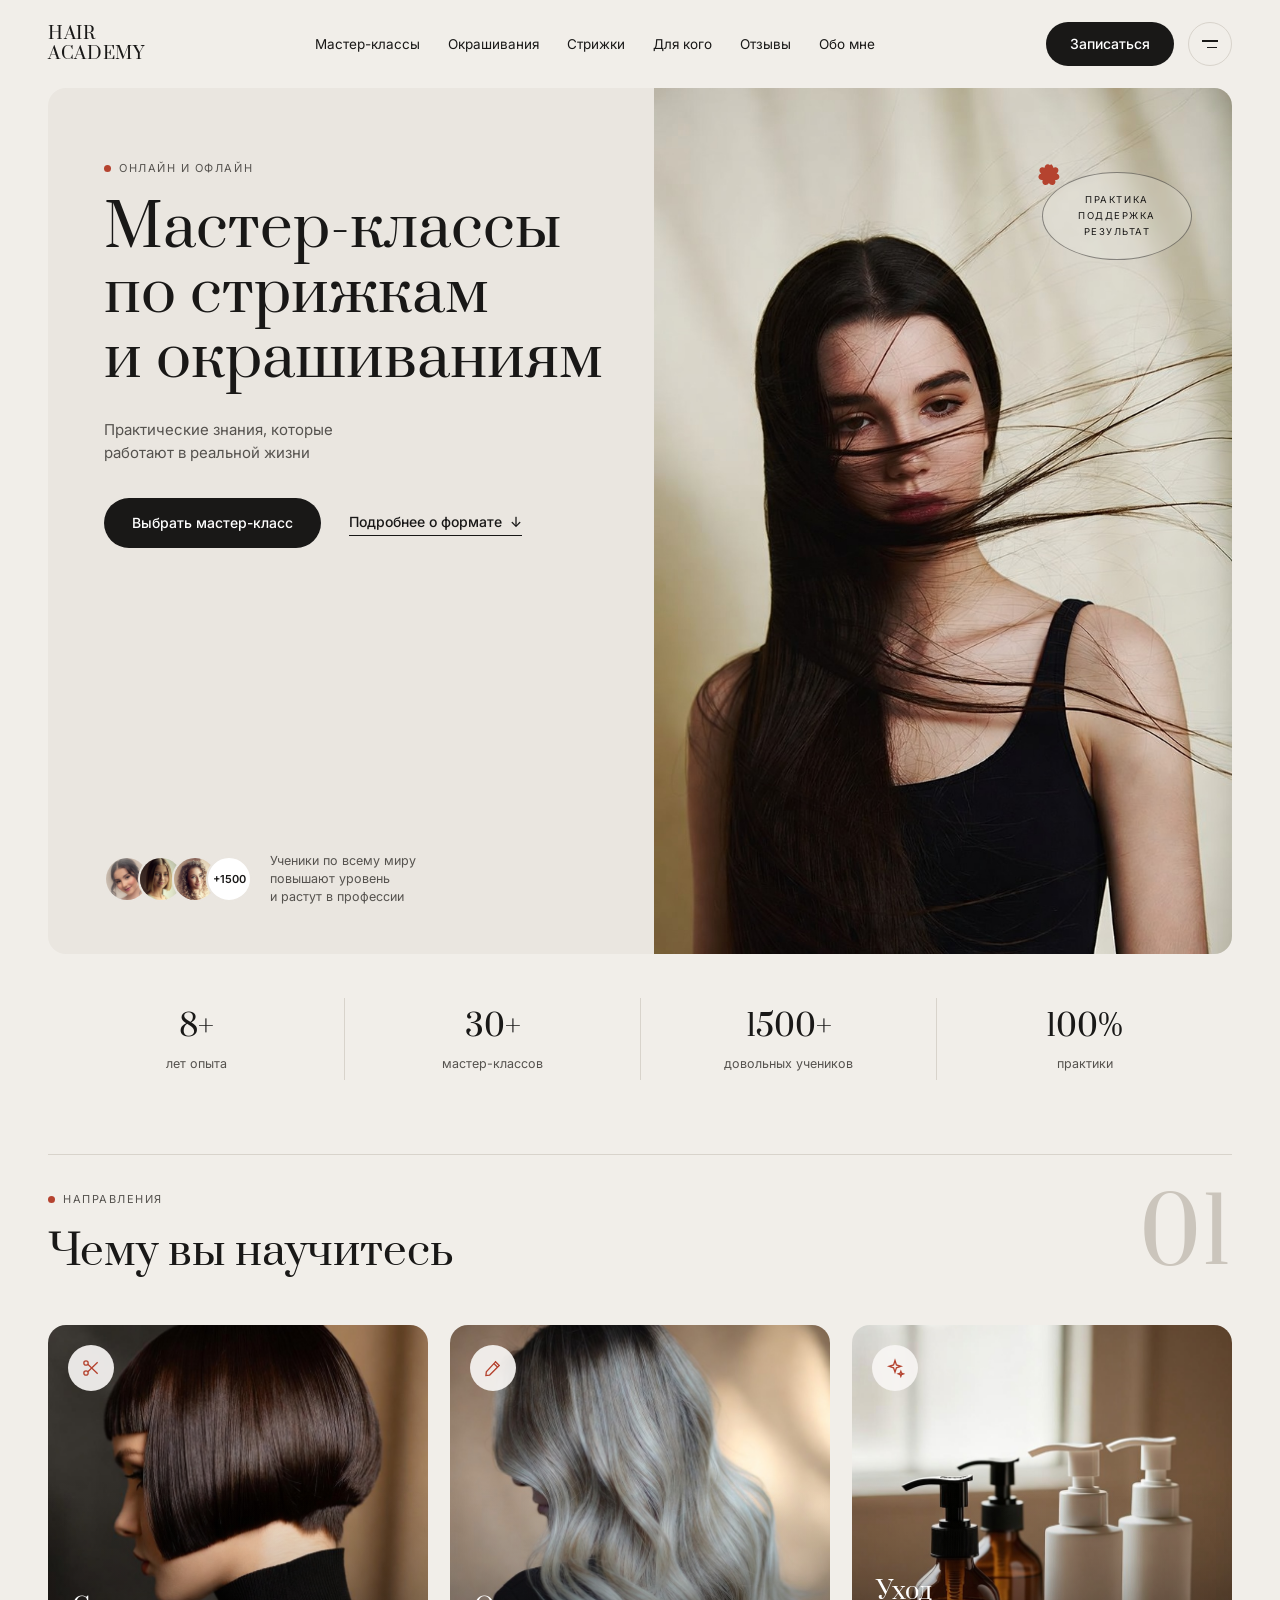
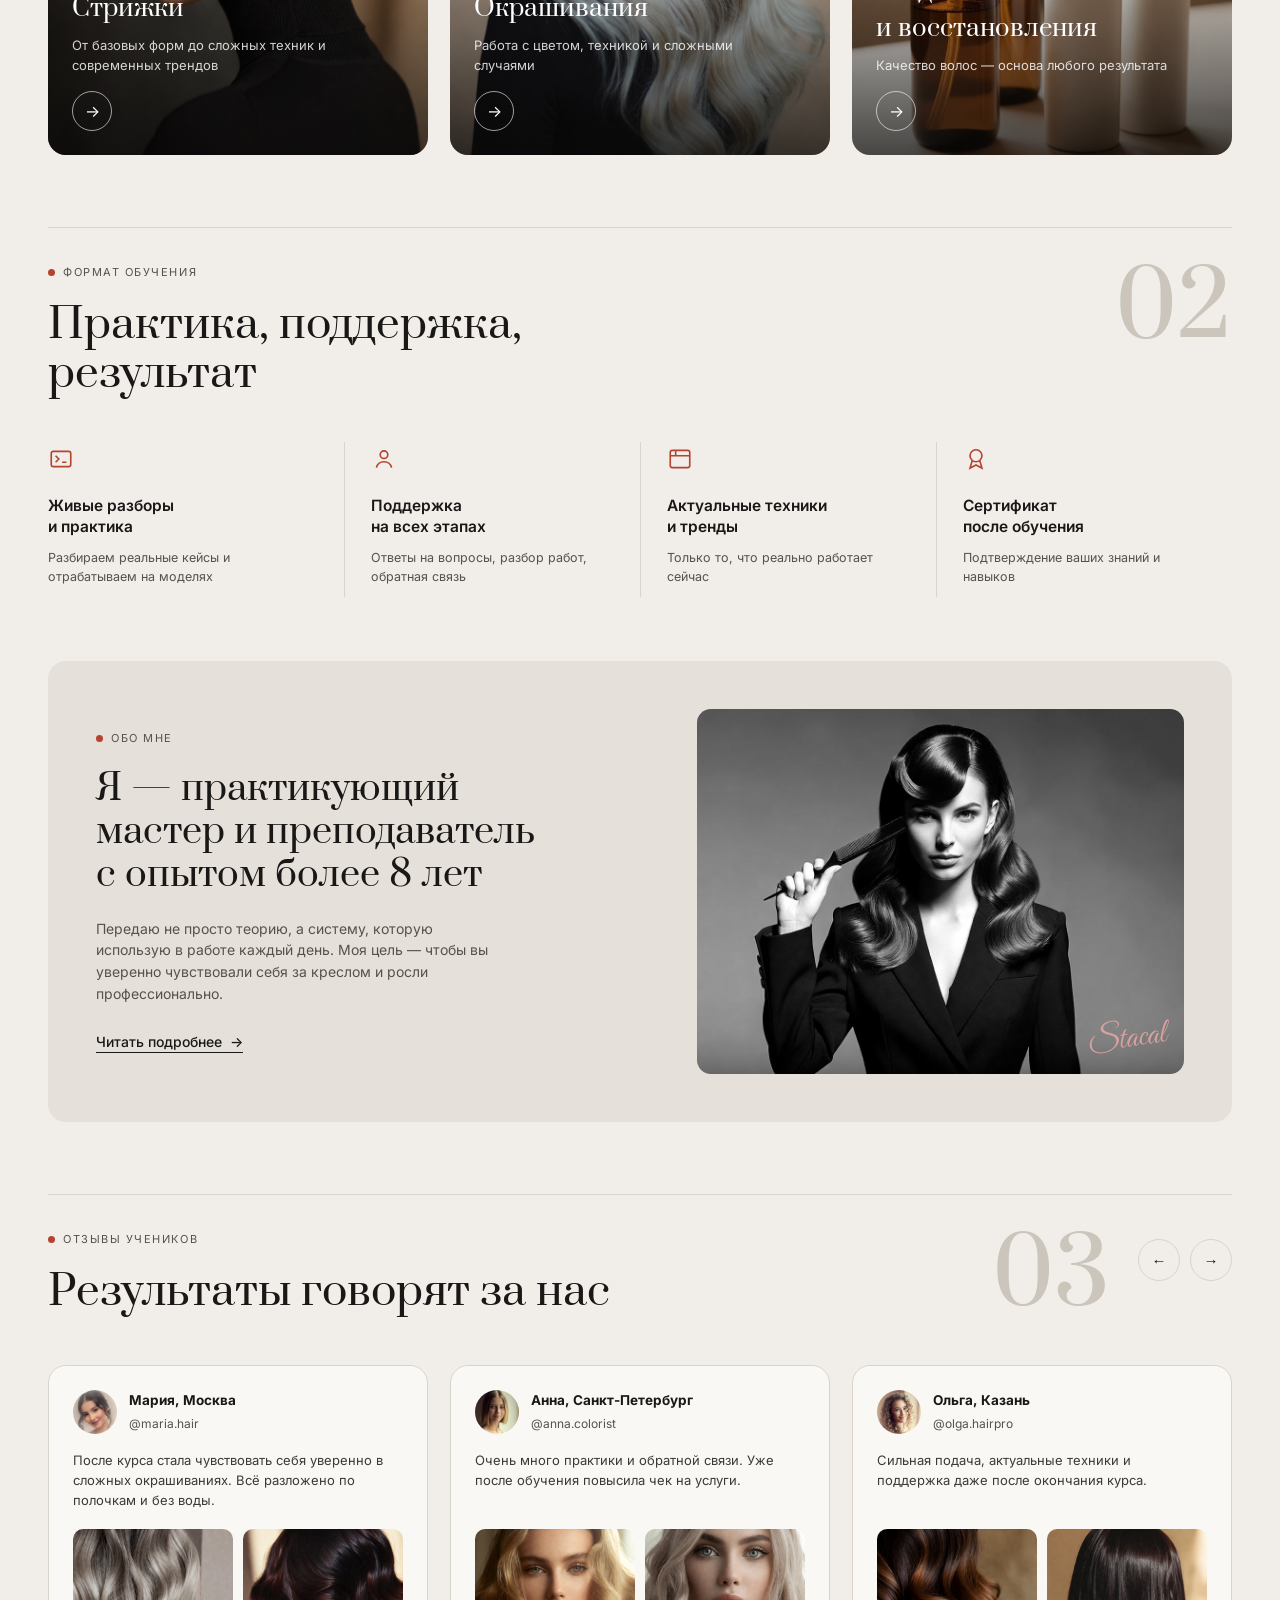
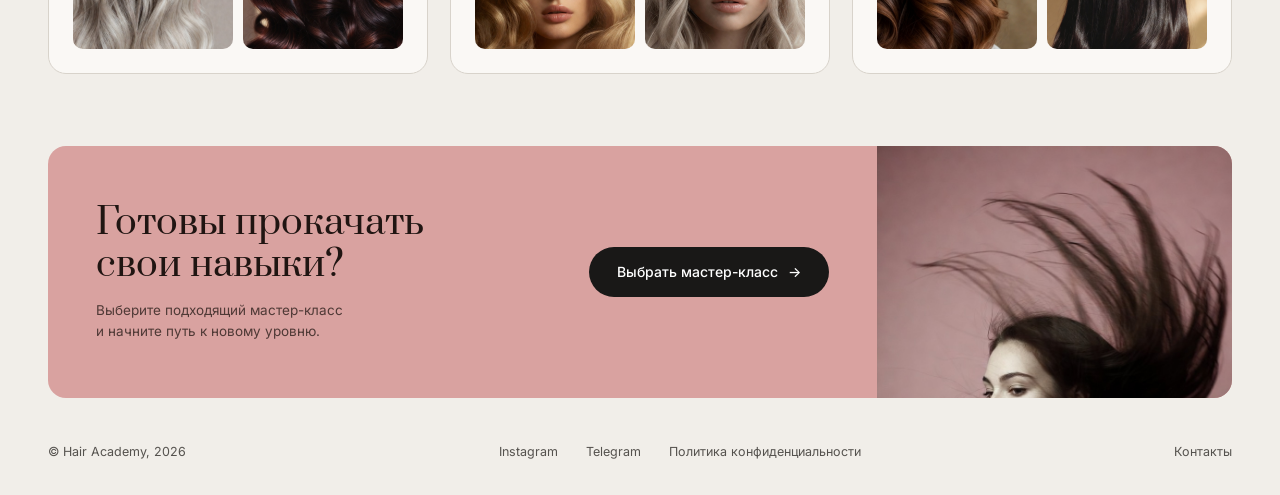
==== index.html @ 3bae916f "Сайт Hair Academy / Hair Masterclass — две страницы по макетам Две адаптивные страницы (index.html —" ====
<!DOCTYPE html>
<html lang="ru">
<head>
<meta charset="UTF-8">
<meta name="viewport" content="width=device-width, initial-scale=1.0">
<title>Hair Academy — мастер-классы по стрижкам и окрашиваниям</title>
<link rel="preconnect" href="https://fonts.googleapis.com">
<link rel="preconnect" href="https://fonts.gstatic.com" crossorigin>
<link href="https://fonts.googleapis.com/css2?family=Prata&family=Inter:wght@400;500;600&family=Great+Vibes&display=swap" rel="stylesheet">
<link rel="stylesheet" href="css/academy.css">
</head>
<body>

<header class="header container">
  <a class="logo" href="index.html">HAIR<br>ACADEMY</a>
  <nav class="nav">
    <a href="#directions">Мастер-классы</a>
    <a href="#directions">Окрашивания</a>
    <a href="#directions">Стрижки</a>
    <a href="#format">Для кого</a>
    <a href="#reviews">Отзывы</a>
    <a href="#about">Обо мне</a>
  </nav>
  <div class="header-right">
    <a class="btn btn-dark" href="#cta">Записаться</a>
    <button class="burger" aria-label="Меню"><span></span><span></span></button>
  </div>
</header>

<!-- ============================== HERO ============================== -->
<section class="hero container">
  <div class="hero-inner">
    <div class="hero-text">
      <p class="label"><span class="dot"></span>ОНЛАЙН И ОФЛАЙН</p>
      <h1>Мастер-классы<br>по&nbsp;стрижкам<br>и&nbsp;окрашиваниям</h1>
      <p class="hero-sub">Практические знания, которые<br>работают в реальной жизни</p>
      <div class="hero-actions">
        <a class="btn btn-dark" href="#directions">Выбрать мастер-класс</a>
        <a class="link-more" href="#format">Подробнее о формате <span class="arr">&darr;</span></a>
      </div>
      <div class="hero-students">
        <div class="avatars">
          <img src="img/academy/avatar-1.png" alt="Ученица">
          <img src="img/academy/avatar-2.png" alt="Ученица">
          <img src="img/academy/avatar-3.png" alt="Ученица">
          <span class="avatar-more">+1500</span>
        </div>
        <p>Ученики по всему миру<br>повышают уровень<br>и растут в профессии</p>
      </div>
    </div>
    <div class="hero-photo">
      <img src="img/academy/hero.png" alt="Модель с длинными волосами">
    </div>
    <div class="hero-badge">
      <svg viewBox="0 0 24 24" class="badge-flower"><path fill="currentColor" d="M12 2c1.7 0 3 1.6 3 3.4 1.5-1 3.6-.7 4.4.8.9 1.5.2 3.4-1.3 4.3 1.7.4 2.9 2.1 2.5 3.8-.4 1.7-2.2 2.7-3.9 2.2.8 1.6.2 3.6-1.4 4.4-1.6.8-3.5 0-4.3-1.5-.8 1.5-2.7 2.3-4.3 1.5-1.6-.8-2.2-2.8-1.4-4.4-1.7.5-3.5-.5-3.9-2.2-.4-1.7.8-3.4 2.5-3.8C2.4 9.6 1.7 7.7 2.6 6.2c.8-1.5 2.9-1.8 4.4-.8C7 3.6 8.3 2 10 2c.8 0 1.5.4 2 1 .5-.6 1.2-1 2-1z"/></svg>
      <span>ПРАКТИКА<br>ПОДДЕРЖКА<br>РЕЗУЛЬТАТ</span>
    </div>
  </div>
</section>

<!-- ============================== STATS ============================= -->
<section class="stats container">
  <div class="stat"><b>8+</b><span>лет опыта</span></div>
  <div class="stat"><b>30+</b><span>мастер-классов</span></div>
  <div class="stat"><b>1500+</b><span>довольных учеников</span></div>
  <div class="stat"><b>100%</b><span>практики</span></div>
</section>

<!-- =========================== DIRECTIONS =========================== -->
<section class="directions container" id="directions">
  <div class="section-head">
    <div>
      <p class="label"><span class="dot"></span>НАПРАВЛЕНИЯ</p>
      <h2>Чему вы научитесь</h2>
    </div>
    <span class="section-num">01</span>
  </div>
  <div class="dir-grid">
    <article class="dir-card">
      <img src="img/academy/dir-cuts.png" alt="Стрижки">
      <span class="dir-icon">
        <svg viewBox="0 0 24 24" fill="none" stroke="currentColor" stroke-width="1.6"><circle cx="6" cy="6" r="2.6"/><circle cx="6" cy="18" r="2.6"/><path d="M8.2 7.6 20 19M8.2 16.4 20 5"/></svg>
      </span>
      <div class="dir-info">
        <h3>Стрижки</h3>
        <p>От базовых форм до сложных техник и современных трендов</p>
        <a class="round-arr" href="#cta" aria-label="Подробнее"><span>&rarr;</span></a>
      </div>
    </article>
    <article class="dir-card">
      <img src="img/academy/dir-color.png" alt="Окрашивания">
      <span class="dir-icon">
        <svg viewBox="0 0 24 24" fill="none" stroke="currentColor" stroke-width="1.6"><path d="M15 4.5 19.5 9 8 20.5 3.5 21l.5-4.5L15.5 4z"/><path d="M13 6.5 17.5 11"/></svg>
      </span>
      <div class="dir-info">
        <h3>Окрашивания</h3>
        <p>Работа с цветом, техникой и сложными случаями</p>
        <a class="round-arr" href="#cta" aria-label="Подробнее"><span>&rarr;</span></a>
      </div>
    </article>
    <article class="dir-card">
      <img src="img/academy/dir-care.png" alt="Уход и восстановления">
      <span class="dir-icon">
        <svg viewBox="0 0 24 24" fill="none" stroke="currentColor" stroke-width="1.6"><path d="M12 3l1.7 5.3L19 10l-5.3 1.7L12 17l-1.7-5.3L5 10l5.3-1.7z"/><path d="M19 16l.8 2.2L22 19l-2.2.8L19 22l-.8-2.2L16 19l2.2-.8z"/></svg>
      </span>
      <div class="dir-info">
        <h3>Уход<br>и восстановления</h3>
        <p>Качество волос — основа любого результата</p>
        <a class="round-arr" href="#cta" aria-label="Подробнее"><span>&rarr;</span></a>
      </div>
    </article>
  </div>
</section>

<!-- ============================= FORMAT ============================= -->
<section class="format container" id="format">
  <div class="section-head">
    <div>
      <p class="label"><span class="dot"></span>ФОРМАТ ОБУЧЕНИЯ</p>
      <h2>Практика, поддержка,<br>результат</h2>
    </div>
    <span class="section-num">02</span>
  </div>
  <div class="format-grid">
    <div class="format-item">
      <svg viewBox="0 0 24 24" fill="none" stroke="currentColor" stroke-width="1.5"><rect x="3" y="5" width="18" height="14" rx="2"/><path d="m7 9 3 3-3 3M13 15h4"/></svg>
      <h4>Живые разборы<br>и практика</h4>
      <p>Разбираем реальные кейсы и отрабатываем на моделях</p>
    </div>
    <div class="format-item">
      <svg viewBox="0 0 24 24" fill="none" stroke="currentColor" stroke-width="1.5"><circle cx="12" cy="8" r="3.5"/><path d="M5 20c.8-3.4 3.6-5.5 7-5.5s6.2 2.1 7 5.5"/></svg>
      <h4>Поддержка<br>на всех этапах</h4>
      <p>Ответы на вопросы, разбор работ, обратная связь</p>
    </div>
    <div class="format-item">
      <svg viewBox="0 0 24 24" fill="none" stroke="currentColor" stroke-width="1.5"><rect x="3" y="4" width="18" height="16" rx="2"/><path d="M3 9h18M8 4v5"/></svg>
      <h4>Актуальные техники<br>и тренды</h4>
      <p>Только то, что реально работает сейчас</p>
    </div>
    <div class="format-item">
      <svg viewBox="0 0 24 24" fill="none" stroke="currentColor" stroke-width="1.5"><circle cx="12" cy="9" r="5.5"/><path d="m8.5 13.5-2 7 5.5-3 5.5 3-2-7"/></svg>
      <h4>Сертификат<br>после обучения</h4>
      <p>Подтверждение ваших знаний и навыков</p>
    </div>
  </div>
</section>

<!-- ============================== ABOUT ============================= -->
<section class="container" id="about">
  <div class="about-card">
    <div class="about-text">
      <p class="label"><span class="dot"></span>ОБО МНЕ</p>
      <h2>Я — практикующий<br>мастер и преподаватель<br>с опытом более 8 лет</h2>
      <p class="about-desc">Передаю не просто теорию, а систему, которую использую в работе каждый день. Моя цель — чтобы вы уверенно чувствовали себя за креслом и росли профессионально.</p>
      <a class="link-more" href="#reviews">Читать подробнее <span class="arr">&rarr;</span></a>
    </div>
    <div class="about-photo">
      <img src="img/academy/about.png" alt="Преподаватель Hair Academy">
      <span class="signature">Stacal</span>
    </div>
  </div>
</section>

<!-- ============================= REVIEWS ============================ -->
<section class="reviews container" id="reviews">
  <div class="section-head">
    <div>
      <p class="label"><span class="dot"></span>ОТЗЫВЫ УЧЕНИКОВ</p>
      <h2>Результаты говорят за нас</h2>
    </div>
    <div class="head-right">
      <span class="section-num">03</span>
      <div class="slider-arrows">
        <button class="round-btn" data-slide="prev" aria-label="Назад">&larr;</button>
        <button class="round-btn" data-slide="next" aria-label="Вперёд">&rarr;</button>
      </div>
    </div>
  </div>
  <div class="reviews-track" id="reviews-track">
    <article class="review-card">
      <div class="review-head">
        <img src="img/academy/avatar-1.png" alt="Мария">
        <div><b>Мария, Москва</b><span>@maria.hair</span></div>
      </div>
      <p>После курса стала чувствовать себя уверенно в сложных окрашиваниях. Всё разложено по полочкам и без воды.</p>
      <div class="review-photos">
        <img src="img/academy/result-1.png" alt="Работа ученицы">
        <img src="img/academy/result-2.png" alt="Работа ученицы">
      </div>
    </article>
    <article class="review-card">
      <div class="review-head">
        <img src="img/academy/avatar-2.png" alt="Анна">
        <div><b>Анна, Санкт-Петербург</b><span>@anna.colorist</span></div>
      </div>
      <p>Очень много практики и обратной связи. Уже после обучения повысила чек на услуги.</p>
      <div class="review-photos">
        <img src="img/academy/result-3.png" alt="Работа ученицы">
        <img src="img/academy/result-4.png" alt="Работа ученицы">
      </div>
    </article>
    <article class="review-card">
      <div class="review-head">
        <img src="img/academy/avatar-3.png" alt="Ольга">
        <div><b>Ольга, Казань</b><span>@olga.hairpro</span></div>
      </div>
      <p>Сильная подача, актуальные техники и поддержка даже после окончания курса.</p>
      <div class="review-photos">
        <img src="img/academy/result-5.png" alt="Работа ученицы">
        <img src="img/academy/result-6.png" alt="Работа ученицы">
      </div>
    </article>
  </div>
</section>

<!-- =============================== CTA ============================== -->
<section class="container" id="cta">
  <div class="cta-banner">
    <div class="cta-text">
      <h2>Готовы прокачать<br>свои навыки?</h2>
      <p>Выберите подходящий мастер-класс<br>и начните путь к новому уровню.</p>
    </div>
    <a class="btn btn-dark" href="masterclass.html">Выбрать мастер-класс <span class="arr">&rarr;</span></a>
    <div class="cta-photo"><img src="img/academy/cta.png" alt="Модель"></div>
  </div>
</section>

<!-- ============================= FOOTER ============================= -->
<footer class="footer container">
  <span>&copy; Hair Academy, 2026</span>
  <div class="footer-links">
    <a href="#">Instagram</a>
    <a href="#">Telegram</a>
    <a href="#">Политика конфиденциальности</a>
  </div>
  <a href="#">Контакты</a>
</footer>

<script src="js/main.js"></script>
</body>
</html>
---- css/academy.css ----
/* ============ Hair Academy — тёплая бежевая гамма (макет 1) ============ */
:root {
  --bg: #f1eee9;
  --bg-hero: #eae6e0;
  --bg-card: #e5e0d9;
  --ink: #191817;
  --ink-soft: #55524e;
  --accent: #b5432f;
  --pink: #d9a2a0;
  --line: #d8d3cb;
  --radius: 18px;
}

* { margin: 0; padding: 0; box-sizing: border-box; }

body {
  font-family: "Inter", sans-serif;
  background: var(--bg);
  color: var(--ink);
  font-size: 15px;
  line-height: 1.55;
}

img { display: block; max-width: 100%; }
a { color: inherit; text-decoration: none; }

h1, h2, h3 { font-family: "Prata", serif; font-weight: 400; }

.container { max-width: 1240px; margin: 0 auto; padding: 0 28px; }

/* ------------------------------- Кнопки ------------------------------- */
.btn {
  display: inline-flex;
  align-items: center;
  gap: 10px;
  padding: 14px 28px;
  border-radius: 999px;
  font-size: 14px;
  font-weight: 500;
  white-space: nowrap;
  transition: opacity .2s;
}
.btn:hover { opacity: .85; }
.btn-dark { background: var(--ink); color: #fff; }

.link-more { font-size: 14px; font-weight: 500; border-bottom: 1px solid currentColor; padding-bottom: 2px; }
.link-more .arr { border: none; margin-left: 4px; }

.label {
  display: flex;
  align-items: center;
  gap: 8px;
  font-size: 11px;
  letter-spacing: .14em;
  text-transform: uppercase;
  color: var(--ink-soft);
  margin-bottom: 20px;
}
.dot { width: 7px; height: 7px; border-radius: 50%; background: var(--accent); flex: none; }

/* ------------------------------- Шапка -------------------------------- */
.header {
  display: flex;
  align-items: center;
  justify-content: space-between;
  gap: 24px;
  padding-top: 22px;
  padding-bottom: 22px;
}
.logo { font-family: "Prata", serif; font-size: 17px; line-height: 1.15; letter-spacing: .04em; }
.nav { display: flex; gap: 28px; font-size: 13.5px; }
.nav a:hover { color: var(--accent); }
.header-right { display: flex; align-items: center; gap: 14px; }
.header-right .btn { padding: 11px 24px; }
.burger {
  width: 44px; height: 44px;
  border: 1px solid var(--line);
  border-radius: 50%;
  background: none;
  cursor: pointer;
  display: flex; flex-direction: column; align-items: center; justify-content: center; gap: 5px;
}
.burger span { width: 16px; height: 1.5px; background: var(--ink); display: block; }
.burger span:last-child { width: 10px; align-self: flex-end; margin-right: 14px; }

/* -------------------------------- Hero -------------------------------- */
.hero-inner {
  position: relative;
  background: var(--bg-hero);
  border-radius: var(--radius);
  display: grid;
  grid-template-columns: 1.05fr 1fr;
  overflow: hidden;
  min-height: 620px;
}
.hero-text { padding: 72px 20px 48px 56px; display: flex; flex-direction: column; }
.hero-text h1 { font-size: clamp(38px, 4.6vw, 58px); line-height: 1.12; }
.hero-sub { margin-top: 26px; color: var(--ink-soft); font-size: 15px; }
.hero-actions { display: flex; align-items: center; gap: 28px; margin-top: 34px; }
.hero-students { display: flex; align-items: center; gap: 18px; margin-top: auto; padding-top: 56px; }
.hero-students p { font-size: 12.5px; color: var(--ink-soft); line-height: 1.45; }
.avatars { display: flex; align-items: center; }
.avatars img, .avatar-more {
  width: 46px; height: 46px;
  border-radius: 50%;
  object-fit: cover;
  border: 2px solid var(--bg-hero);
  margin-left: -12px;
}
.avatars img:first-child { margin-left: 0; }
.avatar-more {
  display: inline-flex; align-items: center; justify-content: center;
  background: #fff; font-size: 11px; font-weight: 600;
}
.hero-photo { position: relative; }
.hero-photo img { width: 100%; height: 100%; object-fit: cover; object-position: top; }
.hero-badge {
  position: absolute;
  top: 84px; right: 40px;
  width: 150px; height: 88px;
  border: 1px solid rgba(25,24,23,.45);
  border-radius: 50%;
  display: flex; align-items: center; justify-content: center;
  font-size: 9.5px; letter-spacing: .16em; text-align: center; line-height: 1.7;
  color: var(--ink);
  background: rgba(240,237,232,.25);
  backdrop-filter: blur(2px);
}
.badge-flower {
  position: absolute; top: -11px; left: -6px;
  width: 26px; height: 26px; color: var(--accent);
}

/* ------------------------------ Статистика ---------------------------- */
.stats {
  display: grid;
  grid-template-columns: repeat(4, 1fr);
  padding-top: 44px;
  padding-bottom: 44px;
}
.stat { text-align: center; padding: 6px 12px; border-left: 1px solid var(--line); }
.stat:first-child { border-left: none; }
.stat b { font-family: "Prata", serif; font-weight: 400; font-size: 30px; display: block; }
.stat span { font-size: 12.5px; color: var(--ink-soft); }

/* -------------------------- Заголовки секций -------------------------- */
.section-head {
  display: flex;
  align-items: flex-start;
  justify-content: space-between;
  gap: 24px;
  border-top: 1px solid var(--line);
  padding-top: 36px;
  margin-bottom: 44px;
}
.section-head h2 { font-size: clamp(30px, 3.4vw, 42px); line-height: 1.15; }
.section-num {
  font-family: "Prata", serif;
  font-size: clamp(60px, 7vw, 96px);
  line-height: 1;
  color: #cbc5bc;
}
.head-right { display: flex; align-items: flex-start; gap: 28px; }

/* ------------------------------ Направления --------------------------- */
.directions { padding-top: 30px; }
.dir-grid { display: grid; grid-template-columns: repeat(3, 1fr); gap: 22px; }
.dir-card {
  position: relative;
  border-radius: var(--radius);
  overflow: hidden;
  aspect-ratio: 3 / 3.4;
  color: #fff;
}
.dir-card > img { position: absolute; inset: 0; width: 100%; height: 100%; object-fit: cover; }
.dir-card::after {
  content: "";
  position: absolute; inset: 0;
  background: linear-gradient(to top, rgba(10,9,8,.72) 0%, rgba(10,9,8,.15) 45%, transparent 65%);
}
.dir-icon {
  position: absolute; top: 20px; left: 20px; z-index: 2;
  width: 46px; height: 46px; border-radius: 50%;
  background: rgba(248,246,243,.92);
  color: var(--accent);
  display: flex; align-items: center; justify-content: center;
}
.dir-icon svg { width: 20px; height: 20px; }
.dir-info { position: absolute; left: 24px; right: 24px; bottom: 24px; z-index: 2; }
.dir-info h3 { font-size: 24px; margin-bottom: 8px; }
.dir-info p { font-size: 13px; color: rgba(255,255,255,.82); max-width: 90%; }
.round-arr {
  margin-top: 16px;
  width: 40px; height: 40px;
  border: 1px solid rgba(255,255,255,.6);
  border-radius: 50%;
  display: flex; align-items: center; justify-content: center;
  font-size: 16px;
  transition: background .2s;
}
.round-arr:hover { background: rgba(255,255,255,.18); }

/* -------------------------------- Формат ------------------------------ */
.format { padding-top: 72px; }
.format-grid { display: grid; grid-template-columns: repeat(4, 1fr); }
.format-item { padding: 4px 26px 10px 26px; border-left: 1px solid var(--line); }
.format-item:first-child { border-left: none; padding-left: 0; }
.format-item svg { width: 26px; height: 26px; color: var(--accent); margin-bottom: 18px; }
.format-item h4 { font-size: 15.5px; font-weight: 600; line-height: 1.35; margin-bottom: 10px; }
.format-item p { font-size: 12.5px; color: var(--ink-soft); }

/* -------------------------------- Обо мне ----------------------------- */
#about { padding-top: 64px; }
.about-card {
  background: var(--bg-card);
  border-radius: var(--radius);
  display: grid;
  grid-template-columns: 1.15fr 1fr;
  gap: 40px;
  padding: 48px 48px;
  align-items: center;
}
.about-text h2 { font-size: clamp(26px, 2.8vw, 36px); line-height: 1.2; }
.about-desc { margin: 22px 0 26px; color: var(--ink-soft); font-size: 14px; max-width: 46ch; }
.about-photo { position: relative; border-radius: 14px; overflow: hidden; }
.about-photo img { width: 100%; aspect-ratio: 4 / 3; object-fit: cover; filter: grayscale(1); }
.signature {
  position: absolute; right: 18px; bottom: 8px;
  font-family: "Great Vibes", cursive;
  font-size: 34px;
  color: #d9a2a0;
  transform: rotate(-8deg);
}

/* -------------------------------- Отзывы ------------------------------ */
.reviews { padding-top: 72px; }
.slider-arrows { display: flex; gap: 10px; margin-top: 8px; }
.round-btn {
  width: 42px; height: 42px;
  border-radius: 50%;
  border: 1px solid var(--line);
  background: none;
  font-size: 15px;
  color: var(--ink);
  cursor: pointer;
  transition: background .2s;
}
.round-btn:hover { background: #fff; }
.reviews-track {
  display: grid;
  grid-auto-flow: column;
  grid-auto-columns: calc((100% - 44px) / 3);
  gap: 22px;
  overflow-x: auto;
  scroll-snap-type: x mandatory;
  scrollbar-width: none;
}
.reviews-track::-webkit-scrollbar { display: none; }
.review-card {
  background: #faf8f5;
  border: 1px solid var(--line);
  border-radius: var(--radius);
  padding: 24px;
  scroll-snap-align: start;
  display: flex;
  flex-direction: column;
}
.review-head { display: flex; align-items: center; gap: 12px; margin-bottom: 16px; }
.review-head img { width: 44px; height: 44px; border-radius: 50%; object-fit: cover; }
.review-head b { display: block; font-size: 13.5px; }
.review-head span { font-size: 12px; color: var(--ink-soft); }
.review-card > p { font-size: 13px; color: #3c3936; flex: 1; }
.review-photos { display: grid; grid-template-columns: 1fr 1fr; gap: 10px; margin-top: 18px; }
.review-photos img { width: 100%; aspect-ratio: 4 / 3; object-fit: cover; border-radius: 10px; }

/* --------------------------------- CTA -------------------------------- */
#cta { padding-top: 72px; }
.cta-banner {
  position: relative;
  background: var(--pink);
  border-radius: var(--radius);
  display: grid;
  grid-template-columns: 1.1fr auto;
  align-items: center;
  gap: 32px;
  padding: 56px 34% 56px 48px;
  overflow: hidden;
}
.cta-text h2 { font-size: clamp(26px, 2.8vw, 36px); line-height: 1.18; color: #201512; }
.cta-text p { margin-top: 14px; font-size: 13.5px; color: rgba(32,21,18,.75); }
.cta-photo { position: absolute; top: 0; right: 0; bottom: 0; width: 30%; }
.cta-photo img { width: 100%; height: 100%; object-fit: cover; object-position: top; }

/* -------------------------------- Подвал ------------------------------ */
.footer {
  display: flex;
  align-items: center;
  justify-content: space-between;
  gap: 24px;
  flex-wrap: wrap;
  padding-top: 44px;
  padding-bottom: 34px;
  font-size: 12.5px;
  color: var(--ink-soft);
}
.footer-links { display: flex; gap: 28px; }
.footer a:hover { color: var(--accent); }

/* ------------------------------ Адаптив ------------------------------- */
@media (max-width: 1000px) {
  .nav { display: none; }
  .hero-inner { grid-template-columns: 1fr; min-height: 0; }
  .hero-text { padding: 44px 28px; }
  .hero-photo img { max-height: 480px; }
  .hero-badge { top: auto; bottom: 24px; right: 24px; }
  .stats { grid-template-columns: repeat(2, 1fr); gap: 20px 0; }
  .stat:nth-child(3) { border-left: none; }
  .dir-grid, .format-grid { grid-template-columns: 1fr 1fr; gap: 22px; }
  .format-item { border-left: none; padding: 0; }
  .about-card { grid-template-columns: 1fr; padding: 32px; }
  .reviews-track { grid-auto-columns: 85%; }
  .cta-banner { grid-template-columns: 1fr; padding: 36px; }
  .cta-photo { display: none; }
}
@media (max-width: 620px) {
  .dir-grid, .format-grid { grid-template-columns: 1fr; }
  .header-right .btn { display: none; }
}
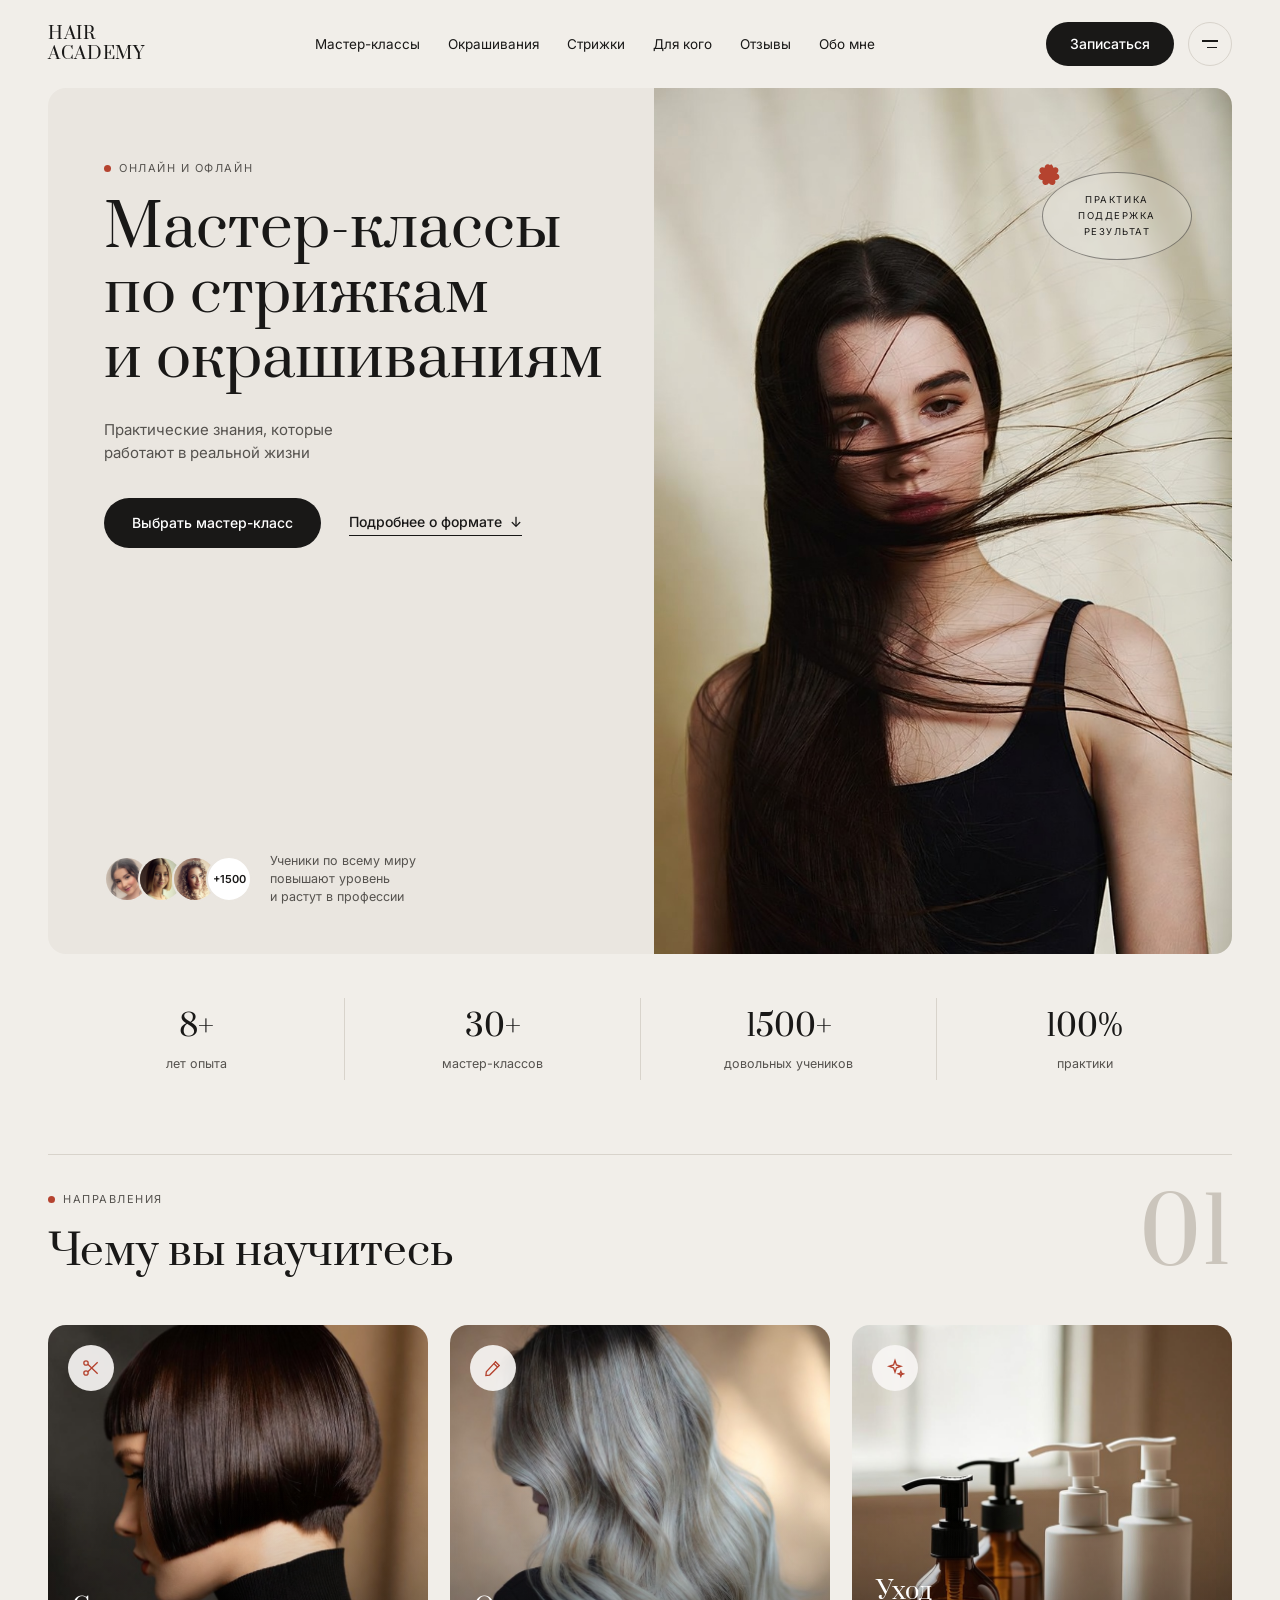
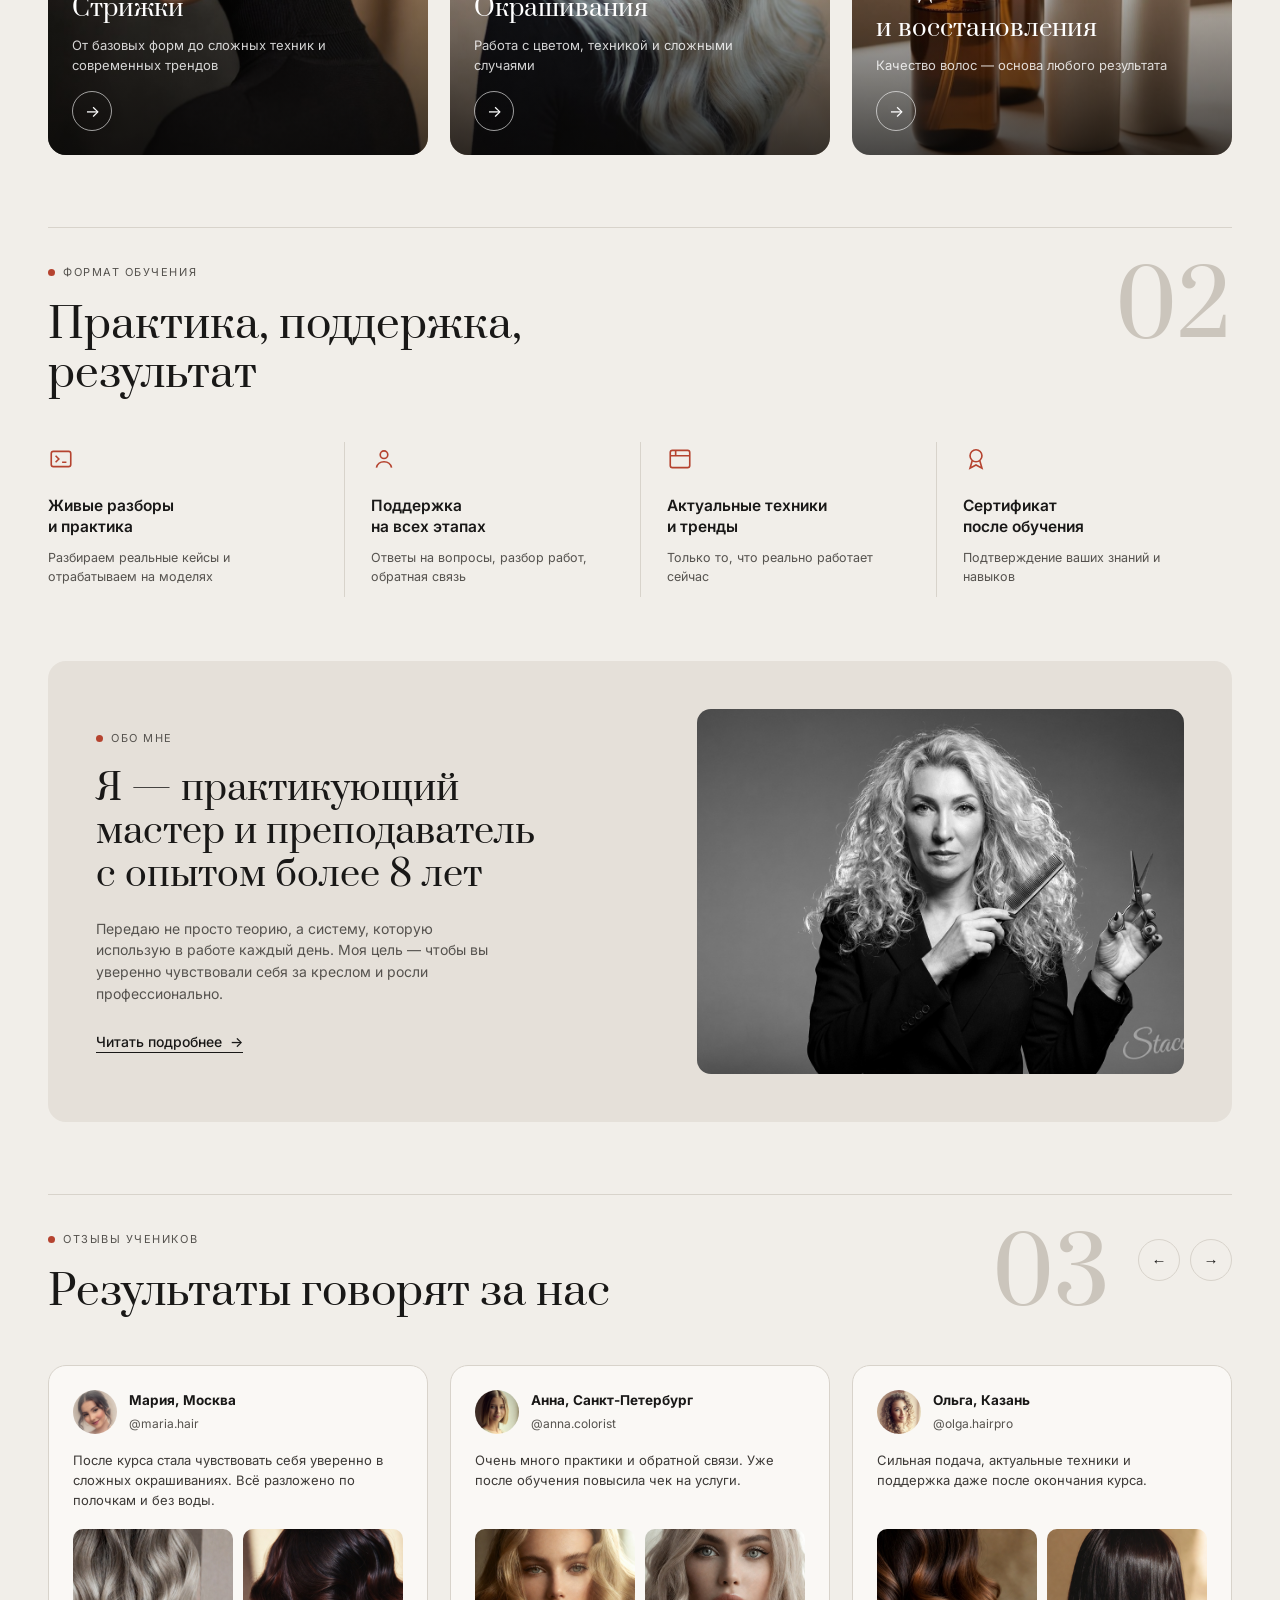
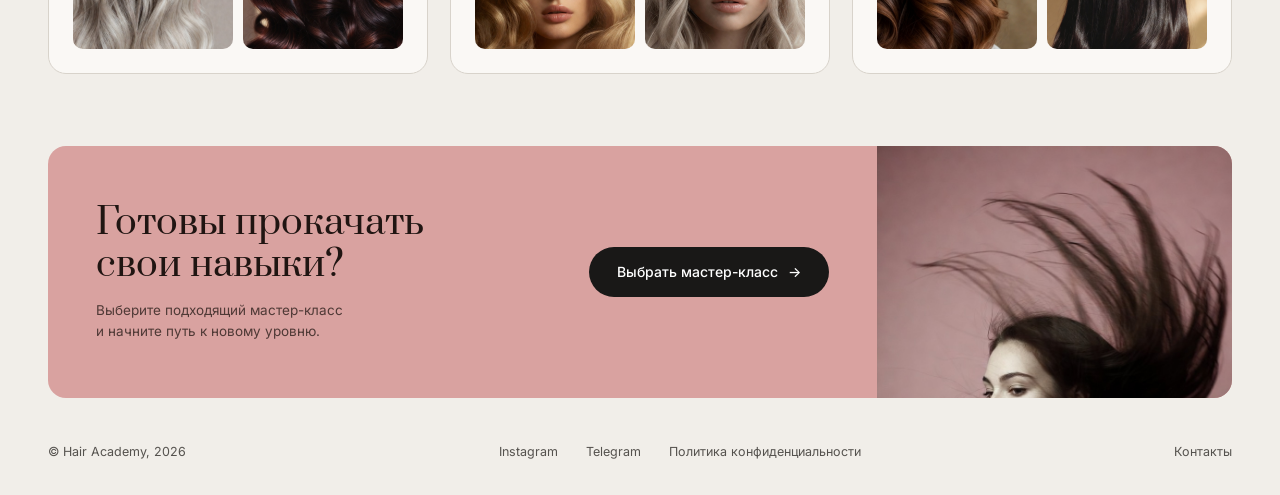
==== commit 8fabafe0: "Реальное фото главного мастера в блоке «Обо мне» на главной Co-Authored-By: Claude Opus 4.8 (1M cont" ====
--- a/index.html
+++ b/index.html
@@ -155,8 +155,7 @@
       <a class="link-more" href="#reviews">Читать подробнее <span class="arr">&rarr;</span></a>
     </div>
     <div class="about-photo">
-      <img src="img/academy/about.png" alt="Преподаватель Hair Academy">
-      <span class="signature">Stacal</span>
+      <img src="img/master-about.png" alt="Главный мастер и преподаватель">
     </div>
   </div>
 </section>
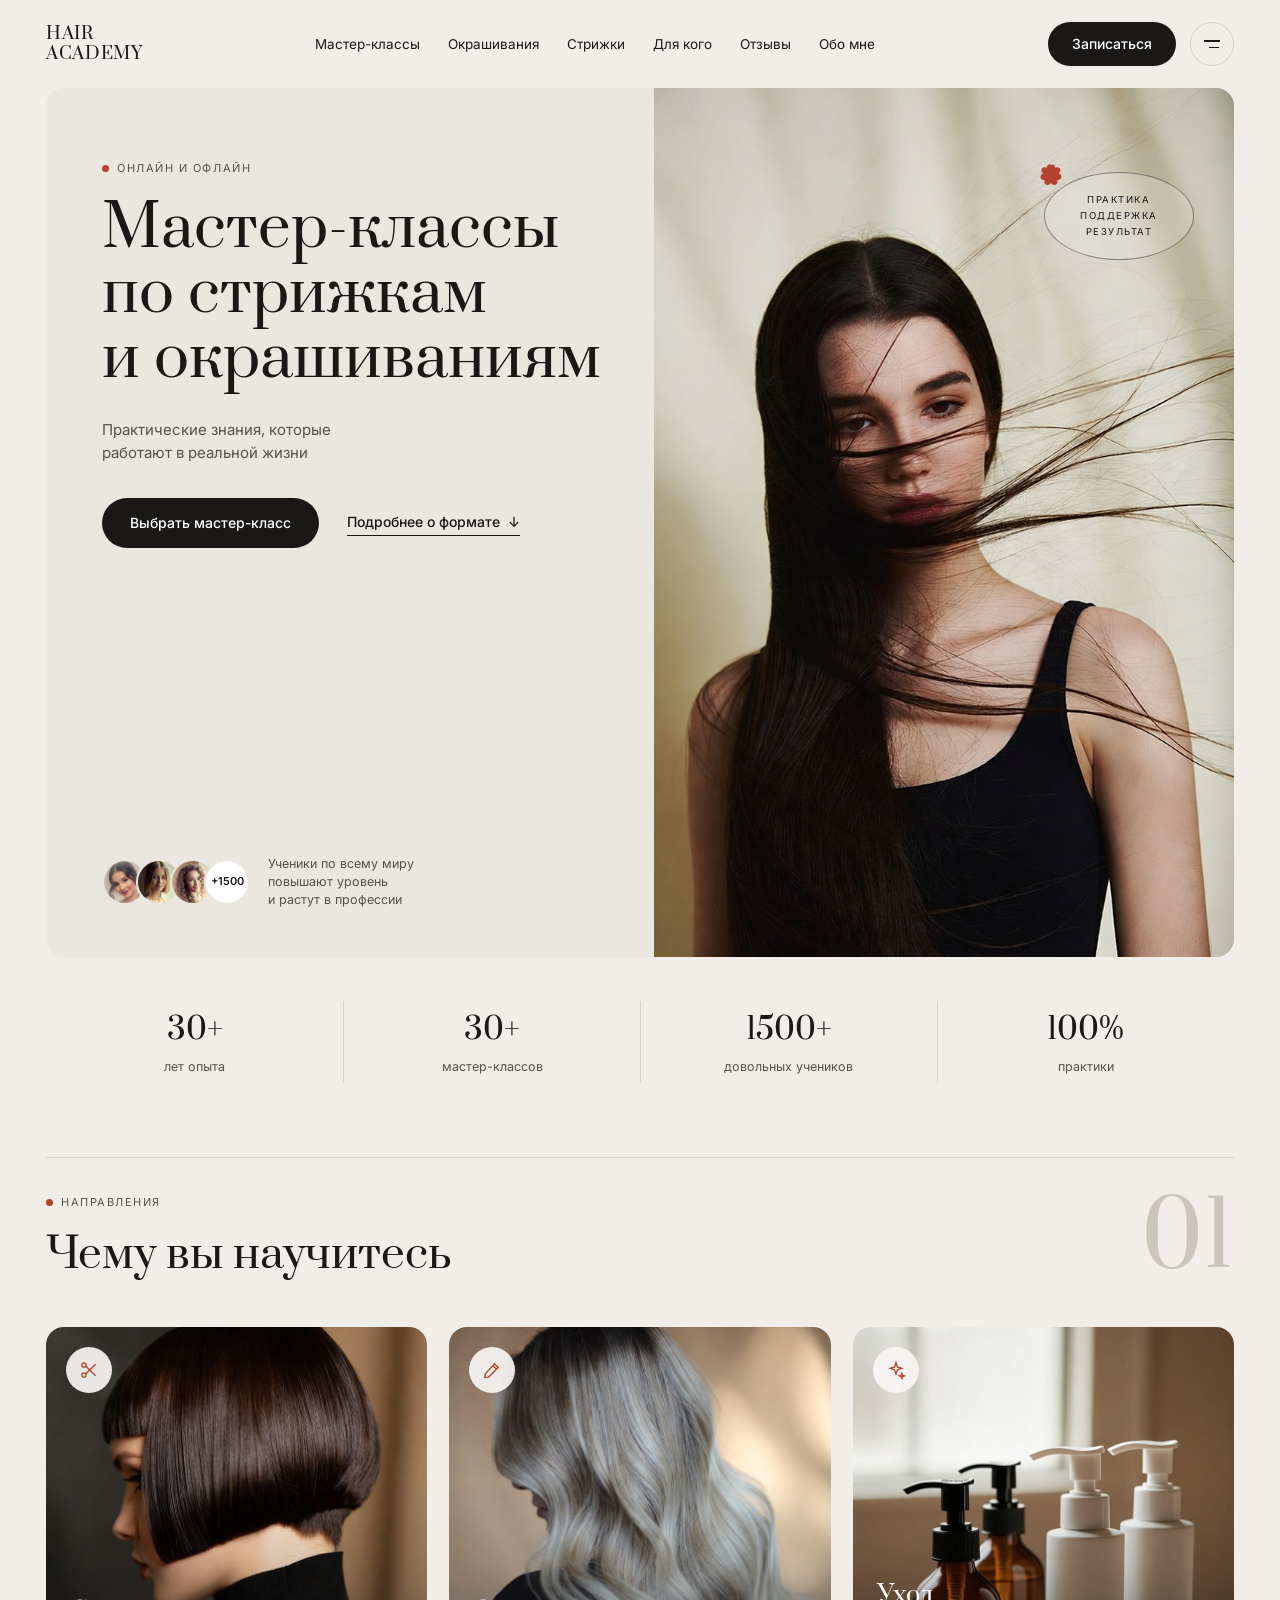
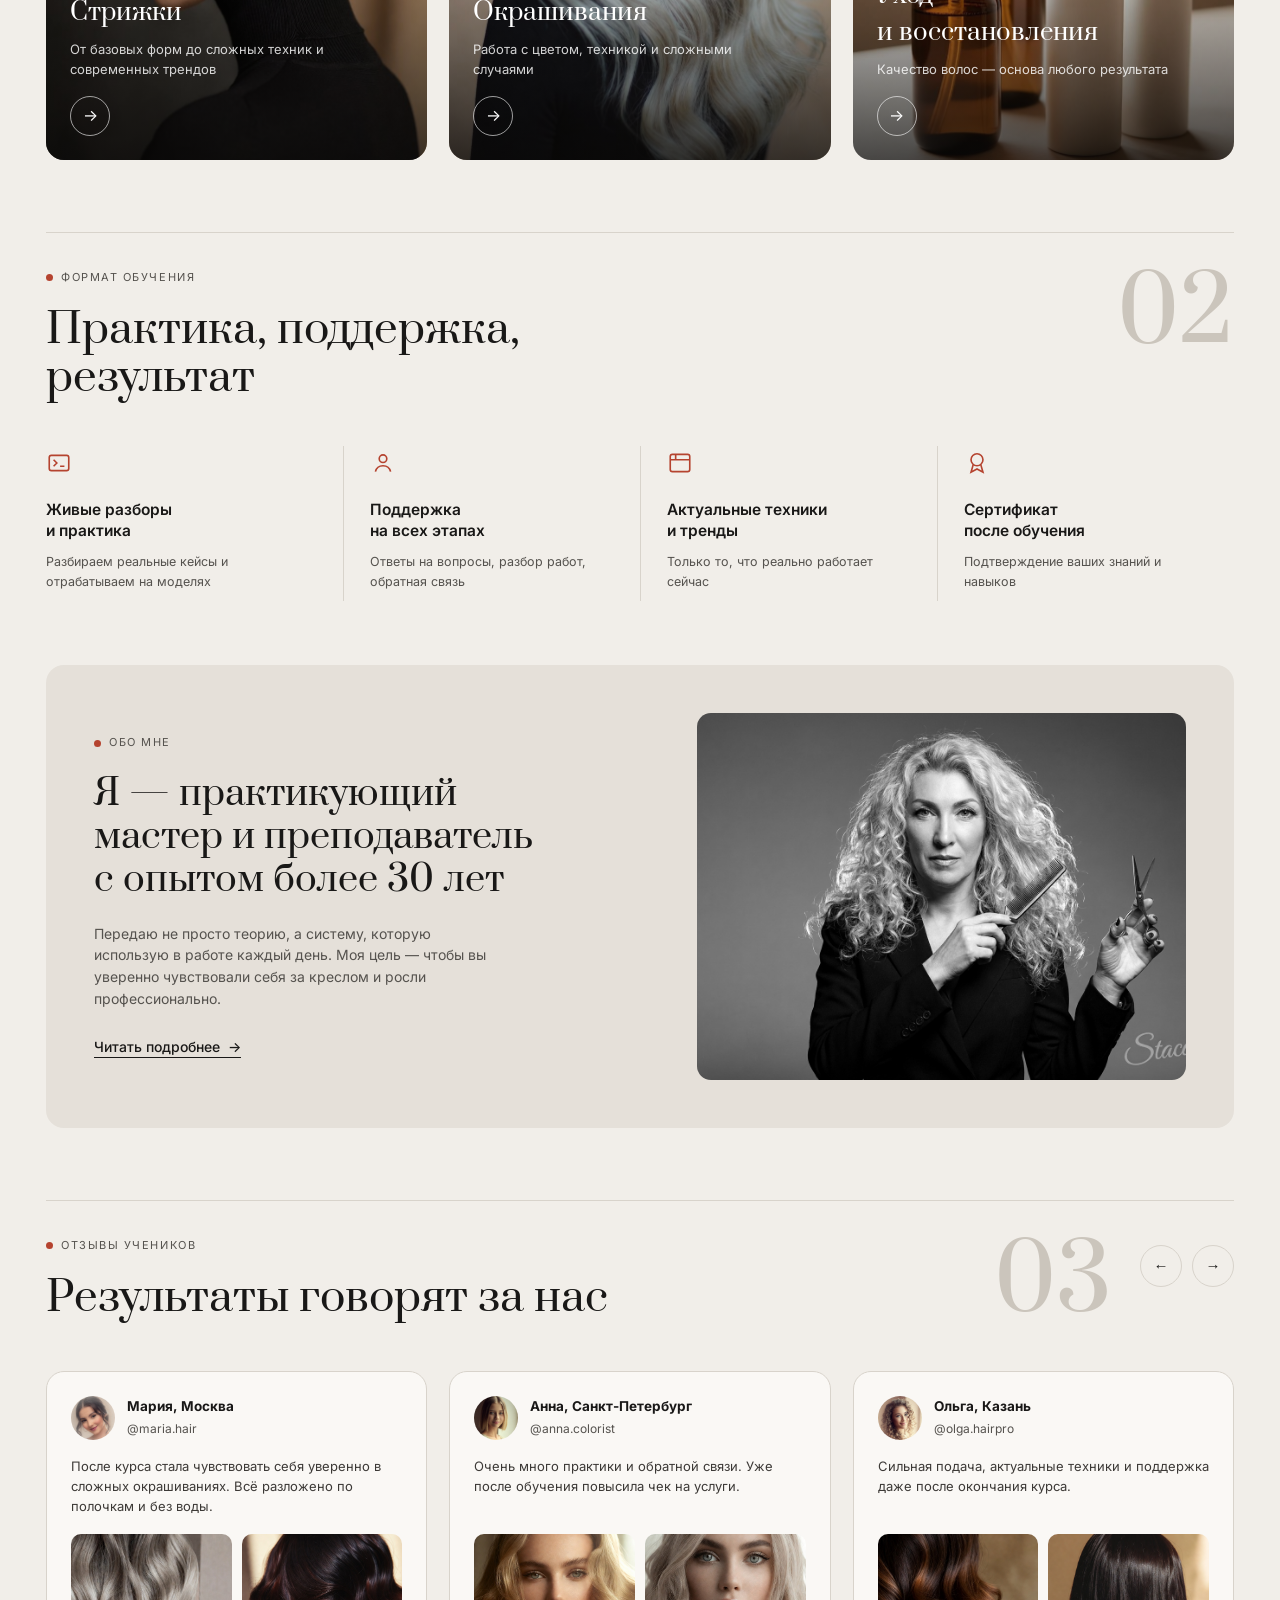
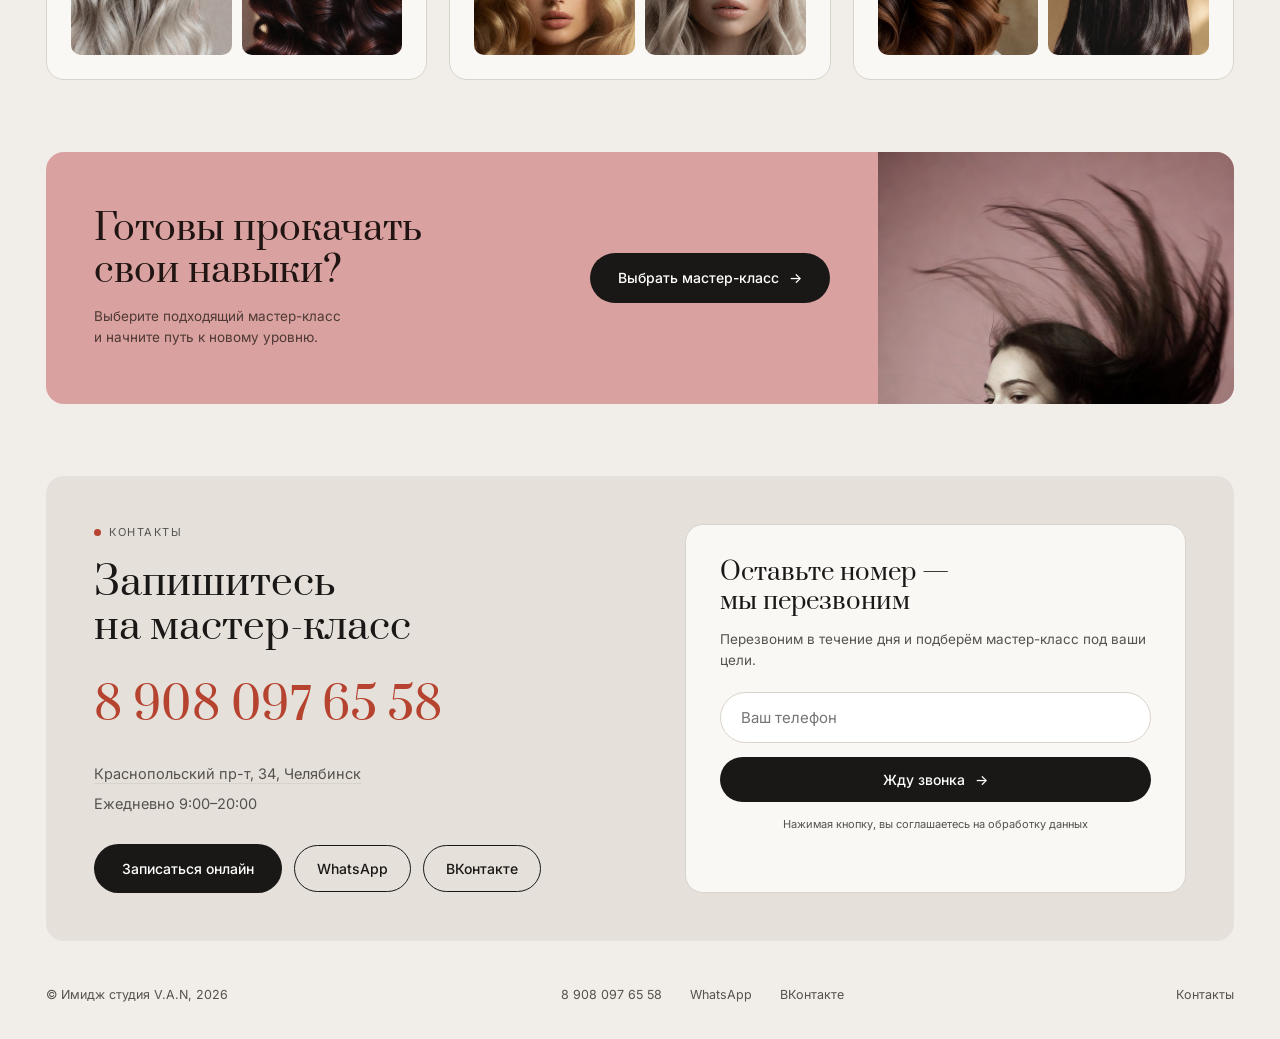
==== commit 198d5857: "Контакты студии V.A.N, рабочая запись, опыт 30+, full-width - Секция контактов: телефон, адрес, часы" ====
--- a/index.html
+++ b/index.html
@@ -7,7 +7,7 @@
 <link rel="preconnect" href="https://fonts.googleapis.com">
 <link rel="preconnect" href="https://fonts.gstatic.com" crossorigin>
 <link href="https://fonts.googleapis.com/css2?family=Prata&family=Inter:wght@400;500;600&family=Great+Vibes&display=swap" rel="stylesheet">
-<link rel="stylesheet" href="css/academy.css">
+<link rel="stylesheet" href="css/academy.css?v=2">
 </head>
 <body>
 
@@ -22,7 +22,7 @@
     <a href="#about">Обо мне</a>
   </nav>
   <div class="header-right">
-    <a class="btn btn-dark" href="#cta">Записаться</a>
+    <a class="btn btn-dark" href="#contacts">Записаться</a>
     <button class="burger" aria-label="Меню"><span></span><span></span></button>
   </div>
 </header>
@@ -60,7 +60,7 @@
 
 <!-- ============================== STATS ============================= -->
 <section class="stats container">
-  <div class="stat"><b>8+</b><span>лет опыта</span></div>
+  <div class="stat"><b>30+</b><span>лет опыта</span></div>
   <div class="stat"><b>30+</b><span>мастер-классов</span></div>
   <div class="stat"><b>1500+</b><span>довольных учеников</span></div>
   <div class="stat"><b>100%</b><span>практики</span></div>
@@ -150,7 +150,7 @@
   <div class="about-card">
     <div class="about-text">
       <p class="label"><span class="dot"></span>ОБО МНЕ</p>
-      <h2>Я — практикующий<br>мастер и преподаватель<br>с опытом более 8 лет</h2>
+      <h2>Я — практикующий<br>мастер и преподаватель<br>с опытом более 30 лет</h2>
       <p class="about-desc">Передаю не просто теорию, а систему, которую использую в работе каждый день. Моя цель — чтобы вы уверенно чувствовали себя за креслом и росли профессионально.</p>
       <a class="link-more" href="#reviews">Читать подробнее <span class="arr">&rarr;</span></a>
     </div>
@@ -219,22 +219,49 @@
       <h2>Готовы прокачать<br>свои навыки?</h2>
       <p>Выберите подходящий мастер-класс<br>и начните путь к новому уровню.</p>
     </div>
-    <a class="btn btn-dark" href="masterclass.html">Выбрать мастер-класс <span class="arr">&rarr;</span></a>
+    <a class="btn btn-dark" href="#contacts">Выбрать мастер-класс <span class="arr">&rarr;</span></a>
     <div class="cta-photo"><img src="img/academy/cta.png" alt="Модель"></div>
+  </div>
+</section>
+
+<!-- ============================= CONTACTS =========================== -->
+<section class="container" id="contacts">
+  <div class="contacts-card">
+    <div class="contacts-info">
+      <p class="label"><span class="dot"></span>КОНТАКТЫ</p>
+      <h2>Запишитесь<br>на мастер-класс</h2>
+      <a class="phone-big" href="tel:+79080976558">8 908 097 65 58</a>
+      <ul class="contacts-list">
+        <li><a href="https://yandex.ru/maps/56/chelyabinsk/?ll=61.288653%2C55.210143&mode=poi&poi%5Bpoint%5D=61.288557%2C55.210111&poi%5Buri%5D=ymapsbm1%3A%2F%2Forg%3Foid%3D189324838168&z=19.94" target="_blank" rel="noopener">Краснопольский пр-т, 34, Челябинск</a></li>
+        <li>Ежедневно 9:00–20:00</li>
+      </ul>
+      <div class="contacts-socials">
+        <a class="btn btn-dark" href="https://n1324125.yclients.com" target="_blank" rel="noopener">Записаться онлайн</a>
+        <a class="chip" href="https://api.whatsapp.com/send/?phone=79080976558" target="_blank" rel="noopener">WhatsApp</a>
+        <a class="chip" href="https://vk.com/van_imagestudio" target="_blank" rel="noopener">ВКонтакте</a>
+      </div>
+    </div>
+    <form class="callback" onsubmit="return sendCallback(event, this)">
+      <h3>Оставьте номер —<br>мы перезвоним</h3>
+      <p>Перезвоним в течение дня и подберём мастер-класс под ваши цели.</p>
+      <input type="tel" name="phone" inputmode="tel" placeholder="Ваш телефон" required>
+      <button type="submit" class="btn btn-dark">Жду звонка <span class="arr">&rarr;</span></button>
+      <span class="callback-note">Нажимая кнопку, вы соглашаетесь на обработку данных</span>
+    </form>
   </div>
 </section>
 
 <!-- ============================= FOOTER ============================= -->
 <footer class="footer container">
-  <span>&copy; Hair Academy, 2026</span>
+  <span>&copy; Имидж студия V.A.N, 2026</span>
   <div class="footer-links">
-    <a href="#">Instagram</a>
-    <a href="#">Telegram</a>
-    <a href="#">Политика конфиденциальности</a>
-  </div>
-  <a href="#">Контакты</a>
+    <a href="tel:+79080976558">8 908 097 65 58</a>
+    <a href="https://api.whatsapp.com/send/?phone=79080976558" target="_blank" rel="noopener">WhatsApp</a>
+    <a href="https://vk.com/van_imagestudio" target="_blank" rel="noopener">ВКонтакте</a>
+  </div>
+  <a href="#contacts">Контакты</a>
 </footer>
 
-<script src="js/main.js"></script>
+<script src="js/main.js?v=2"></script>
 </body>
 </html>
--- a/css/academy.css
+++ b/css/academy.css
@@ -26,7 +26,7 @@
 
 h1, h2, h3 { font-family: "Prata", serif; font-weight: 400; }
 
-.container { max-width: 1240px; margin: 0 auto; padding: 0 28px; }
+.container { width: 100%; max-width: none; margin: 0 auto; padding: 0 clamp(24px, 3.6vw, 72px); }
 
 /* ------------------------------- Кнопки ------------------------------- */
 .btn {
@@ -290,6 +290,65 @@
 .cta-text p { margin-top: 14px; font-size: 13.5px; color: rgba(32,21,18,.75); }
 .cta-photo { position: absolute; top: 0; right: 0; bottom: 0; width: 30%; }
 .cta-photo img { width: 100%; height: 100%; object-fit: cover; object-position: top; }
+
+/* ------------------------------ Контакты ------------------------------ */
+#contacts { padding-top: 72px; }
+.contacts-card {
+  background: var(--bg-card);
+  border-radius: var(--radius);
+  display: grid;
+  grid-template-columns: 1.1fr 1fr;
+  gap: 40px;
+  padding: 48px;
+}
+.contacts-info h2 { font-size: clamp(28px, 3vw, 40px); line-height: 1.15; margin-bottom: 24px; }
+.phone-big {
+  display: inline-block;
+  font-family: "Prata", serif;
+  font-size: clamp(30px, 3.4vw, 46px);
+  color: var(--accent);
+  letter-spacing: .01em;
+  transition: opacity .2s;
+}
+.phone-big:hover { opacity: .75; }
+.contacts-list { list-style: none; margin: 22px 0 28px; display: flex; flex-direction: column; gap: 8px; }
+.contacts-list li { font-size: 14.5px; color: var(--ink-soft); }
+.contacts-list a { border-bottom: 1px solid var(--line); padding-bottom: 1px; }
+.contacts-list a:hover { color: var(--accent); }
+.contacts-socials { display: flex; flex-wrap: wrap; align-items: center; gap: 12px; }
+.chip {
+  display: inline-flex; align-items: center;
+  padding: 12px 22px;
+  border: 1px solid var(--ink);
+  border-radius: 999px;
+  font-size: 14px; font-weight: 500;
+  transition: background .2s, color .2s;
+}
+.chip:hover { background: var(--ink); color: #fff; }
+.callback {
+  background: #faf8f5;
+  border: 1px solid var(--line);
+  border-radius: var(--radius);
+  padding: 34px;
+  display: flex;
+  flex-direction: column;
+}
+.callback h3 { font-family: "Prata", serif; font-weight: 400; font-size: 24px; line-height: 1.2; margin-bottom: 12px; }
+.callback > p { font-size: 13.5px; color: var(--ink-soft); margin-bottom: 22px; }
+.callback input {
+  width: 100%;
+  padding: 15px 20px;
+  border: 1px solid var(--line);
+  border-radius: 999px;
+  font-size: 15px;
+  font-family: inherit;
+  background: #fff;
+  margin-bottom: 14px;
+  outline: none;
+}
+.callback input:focus { border-color: var(--accent); }
+.callback button { justify-content: center; width: 100%; cursor: pointer; border: none; font-family: inherit; }
+.callback-note { font-size: 11px; color: var(--ink-soft); margin-top: 14px; text-align: center; }
 
 /* -------------------------------- Подвал ------------------------------ */
 .footer {
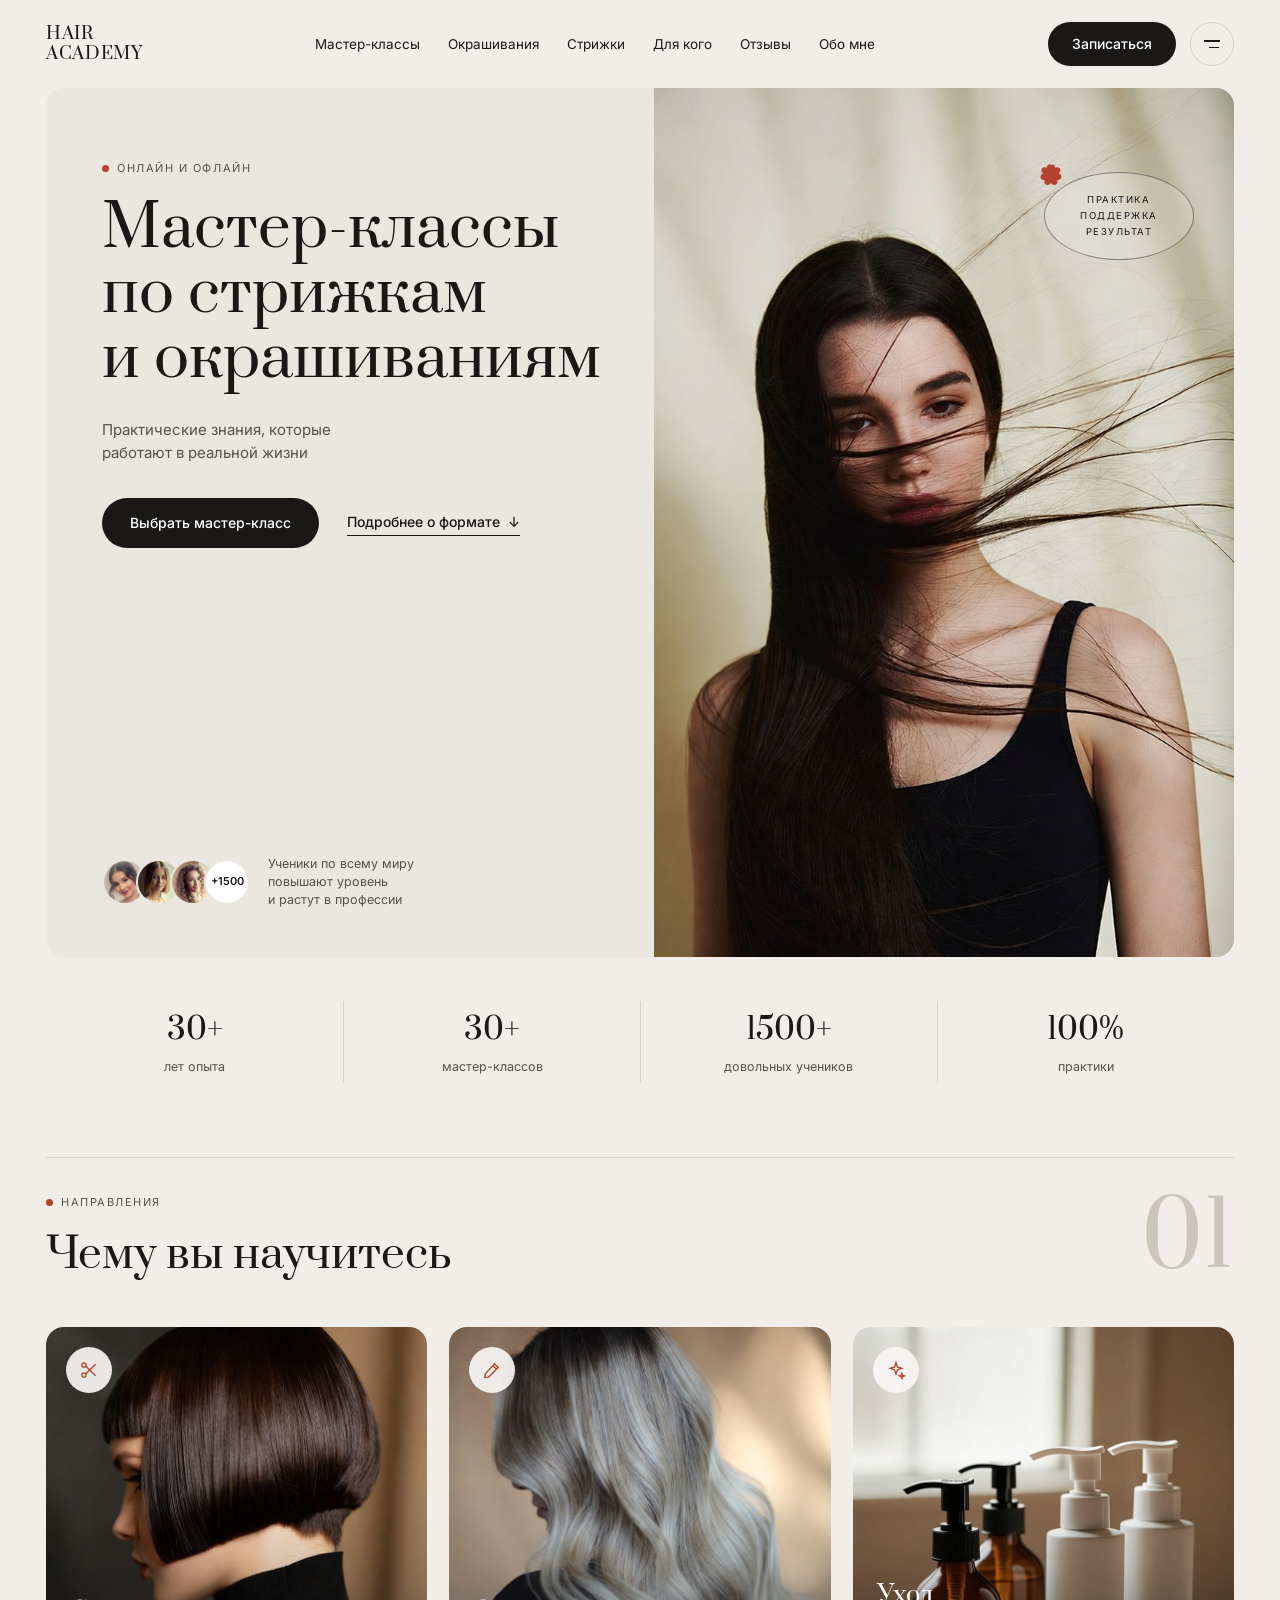
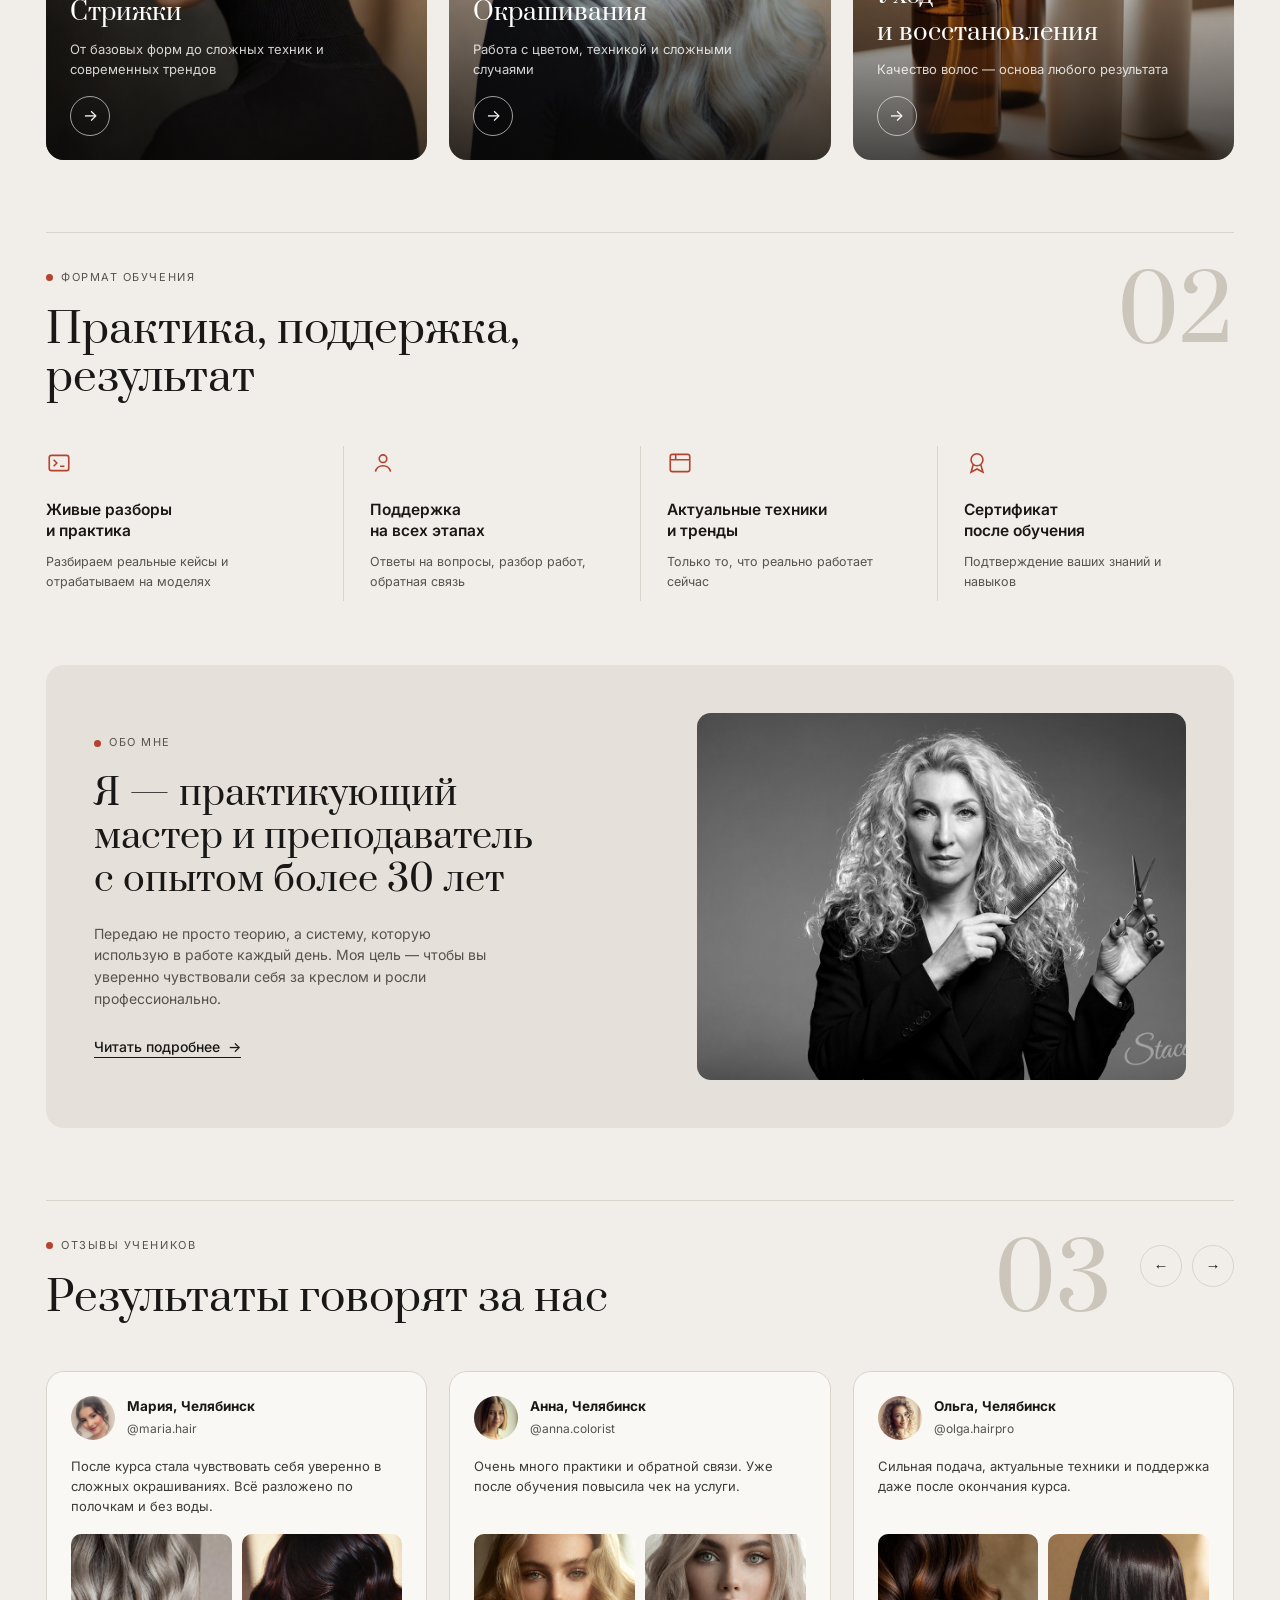
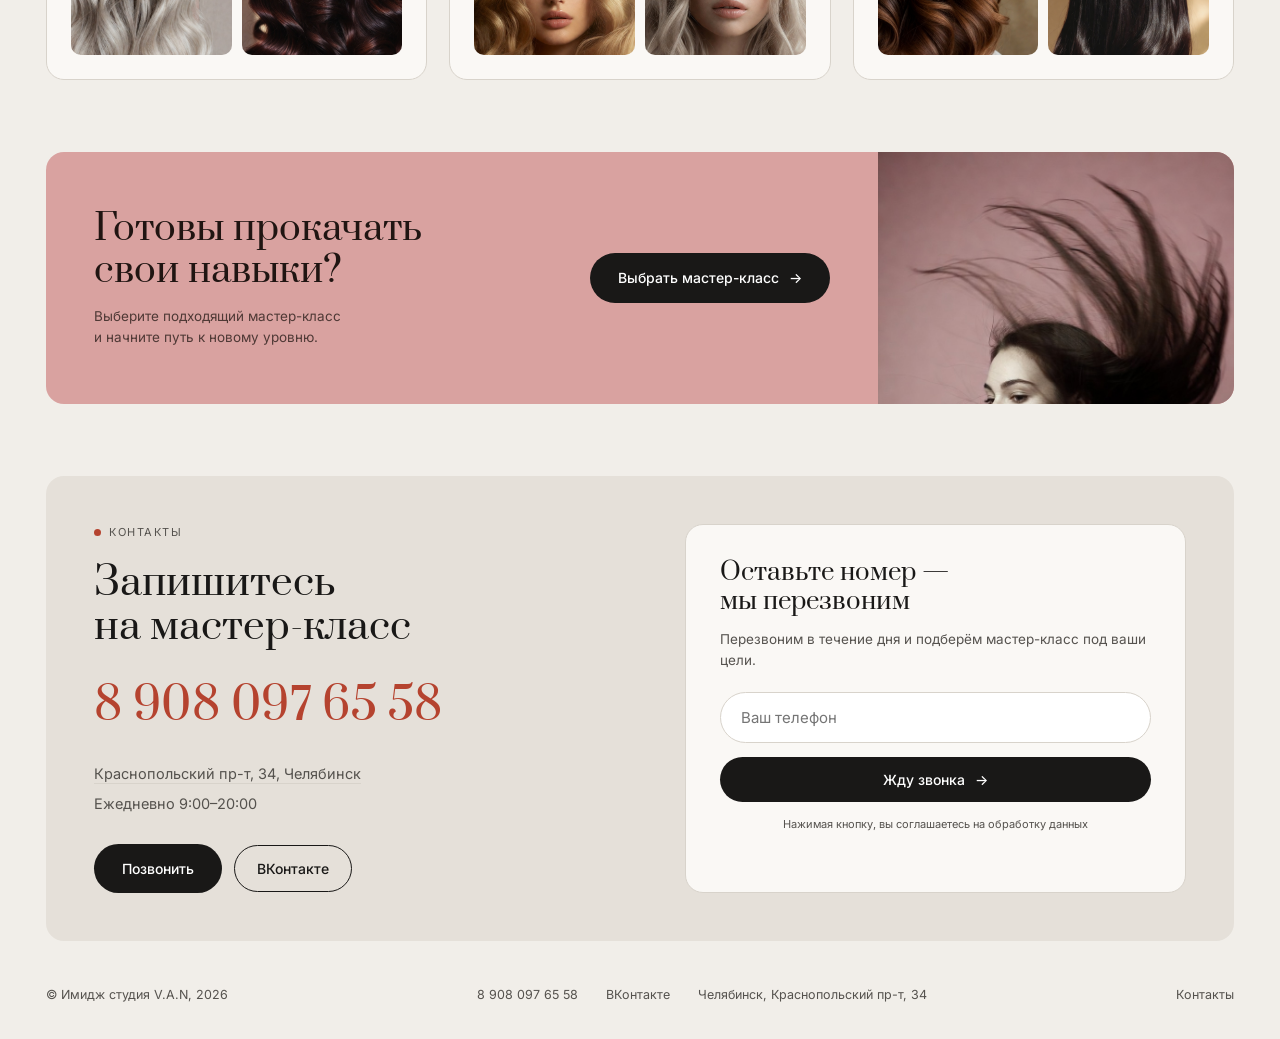
==== commit 9d5cc0fa: "Контакты только Челябинск, приём заявок на сервере, описания МК - Убраны WhatsApp и онлайн-запись (y" ====
--- a/index.html
+++ b/index.html
@@ -7,7 +7,7 @@
 <link rel="preconnect" href="https://fonts.googleapis.com">
 <link rel="preconnect" href="https://fonts.gstatic.com" crossorigin>
 <link href="https://fonts.googleapis.com/css2?family=Prata&family=Inter:wght@400;500;600&family=Great+Vibes&display=swap" rel="stylesheet">
-<link rel="stylesheet" href="css/academy.css?v=2">
+<link rel="stylesheet" href="css/academy.css?v=4">
 </head>
 <body>
 
@@ -20,6 +20,7 @@
     <a href="#format">Для кого</a>
     <a href="#reviews">Отзывы</a>
     <a href="#about">Обо мне</a>
+    <a href="#contacts" class="nav-cta">Записаться</a>
   </nav>
   <div class="header-right">
     <a class="btn btn-dark" href="#contacts">Записаться</a>
@@ -179,7 +180,7 @@
     <article class="review-card">
       <div class="review-head">
         <img src="img/academy/avatar-1.png" alt="Мария">
-        <div><b>Мария, Москва</b><span>@maria.hair</span></div>
+        <div><b>Мария, Челябинск</b><span>@maria.hair</span></div>
       </div>
       <p>После курса стала чувствовать себя уверенно в сложных окрашиваниях. Всё разложено по полочкам и без воды.</p>
       <div class="review-photos">
@@ -190,7 +191,7 @@
     <article class="review-card">
       <div class="review-head">
         <img src="img/academy/avatar-2.png" alt="Анна">
-        <div><b>Анна, Санкт-Петербург</b><span>@anna.colorist</span></div>
+        <div><b>Анна, Челябинск</b><span>@anna.colorist</span></div>
       </div>
       <p>Очень много практики и обратной связи. Уже после обучения повысила чек на услуги.</p>
       <div class="review-photos">
@@ -201,7 +202,7 @@
     <article class="review-card">
       <div class="review-head">
         <img src="img/academy/avatar-3.png" alt="Ольга">
-        <div><b>Ольга, Казань</b><span>@olga.hairpro</span></div>
+        <div><b>Ольга, Челябинск</b><span>@olga.hairpro</span></div>
       </div>
       <p>Сильная подача, актуальные техники и поддержка даже после окончания курса.</p>
       <div class="review-photos">
@@ -236,8 +237,7 @@
         <li>Ежедневно 9:00–20:00</li>
       </ul>
       <div class="contacts-socials">
-        <a class="btn btn-dark" href="https://n1324125.yclients.com" target="_blank" rel="noopener">Записаться онлайн</a>
-        <a class="chip" href="https://api.whatsapp.com/send/?phone=79080976558" target="_blank" rel="noopener">WhatsApp</a>
+        <a class="btn btn-dark" href="tel:+79080976558">Позвонить</a>
         <a class="chip" href="https://vk.com/van_imagestudio" target="_blank" rel="noopener">ВКонтакте</a>
       </div>
     </div>
@@ -256,12 +256,12 @@
   <span>&copy; Имидж студия V.A.N, 2026</span>
   <div class="footer-links">
     <a href="tel:+79080976558">8 908 097 65 58</a>
-    <a href="https://api.whatsapp.com/send/?phone=79080976558" target="_blank" rel="noopener">WhatsApp</a>
     <a href="https://vk.com/van_imagestudio" target="_blank" rel="noopener">ВКонтакте</a>
+    <a href="https://yandex.ru/maps/56/chelyabinsk/?ll=61.288653%2C55.210143&mode=poi&poi%5Bpoint%5D=61.288557%2C55.210111&poi%5Buri%5D=ymapsbm1%3A%2F%2Forg%3Foid%3D189324838168&z=19.94" target="_blank" rel="noopener">Челябинск, Краснопольский пр-т, 34</a>
   </div>
   <a href="#contacts">Контакты</a>
 </footer>
 
-<script src="js/main.js?v=2"></script>
+<script src="js/main.js?v=4"></script>
 </body>
 </html>
--- a/css/academy.css
+++ b/css/academy.css
@@ -365,23 +365,68 @@
 .footer-links { display: flex; gap: 28px; }
 .footer a:hover { color: var(--accent); }
 
+.nav-cta { display: none; }
+body.menu-open { overflow: hidden; }
+
 /* ------------------------------ Адаптив ------------------------------- */
 @media (max-width: 1000px) {
-  .nav { display: none; }
+  /* Мобильное меню-оверлей */
+  .burger { z-index: 60; }
+  .nav {
+    position: fixed;
+    inset: 0;
+    background: var(--bg);
+    flex-direction: column;
+    align-items: center;
+    justify-content: center;
+    gap: 30px;
+    font-size: 22px;
+    transform: translateX(100%);
+    transition: transform .32s ease;
+    z-index: 55;
+  }
+  .nav.open { transform: none; }
+  .nav a { font-family: "Prata", serif; }
+  .nav-cta {
+    display: inline-flex;
+    background: var(--ink);
+    color: #fff;
+    padding: 14px 40px;
+    border-radius: 999px;
+    font-size: 17px;
+    margin-top: 8px;
+  }
+
   .hero-inner { grid-template-columns: 1fr; min-height: 0; }
-  .hero-text { padding: 44px 28px; }
-  .hero-photo img { max-height: 480px; }
+  .hero-text { padding: 40px 26px 36px; order: 1; }
+  .hero-photo { order: 2; }
+  .hero-photo img { max-height: 520px; }
   .hero-badge { top: auto; bottom: 24px; right: 24px; }
-  .stats { grid-template-columns: repeat(2, 1fr); gap: 20px 0; }
+  .hero-students { padding-top: 40px; }
+  .stats { grid-template-columns: repeat(2, 1fr); gap: 26px 0; }
   .stat:nth-child(3) { border-left: none; }
-  .dir-grid, .format-grid { grid-template-columns: 1fr 1fr; gap: 22px; }
+  .dir-grid { grid-template-columns: 1fr 1fr; gap: 16px; }
+  .format-grid { grid-template-columns: 1fr 1fr; gap: 28px 20px; }
   .format-item { border-left: none; padding: 0; }
   .about-card { grid-template-columns: 1fr; padding: 32px; }
-  .reviews-track { grid-auto-columns: 85%; }
-  .cta-banner { grid-template-columns: 1fr; padding: 36px; }
+  .reviews-track { grid-auto-columns: 88%; }
+  .cta-banner { grid-template-columns: 1fr; padding: 36px 34% 36px 34px; }
+  .contacts-card { grid-template-columns: 1fr; gap: 28px; padding: 34px; }
+}
+@media (max-width: 620px) {
+  .header-right .btn { display: none; }
+  .header { padding-top: 18px; padding-bottom: 18px; }
+  .hero-text h1 { font-size: 40px; }
+  .hero-actions { flex-direction: column; align-items: flex-start; gap: 18px; }
+  .section-head { flex-wrap: wrap; }
+  .section-num { font-size: 56px; }
+  .dir-grid { grid-template-columns: 1fr; }
+  .dir-card { aspect-ratio: 3 / 3.1; }
+  .format-grid { grid-template-columns: 1fr; }
+  .cta-banner { padding: 32px; }
   .cta-photo { display: none; }
-}
-@media (max-width: 620px) {
-  .dir-grid, .format-grid { grid-template-columns: 1fr; }
-  .header-right .btn { display: none; }
-}
+  .phone-big { font-size: clamp(28px, 9vw, 40px); }
+  .contacts-socials { gap: 10px; }
+  .callback { padding: 26px; }
+  .footer { justify-content: flex-start; gap: 14px; }
+}
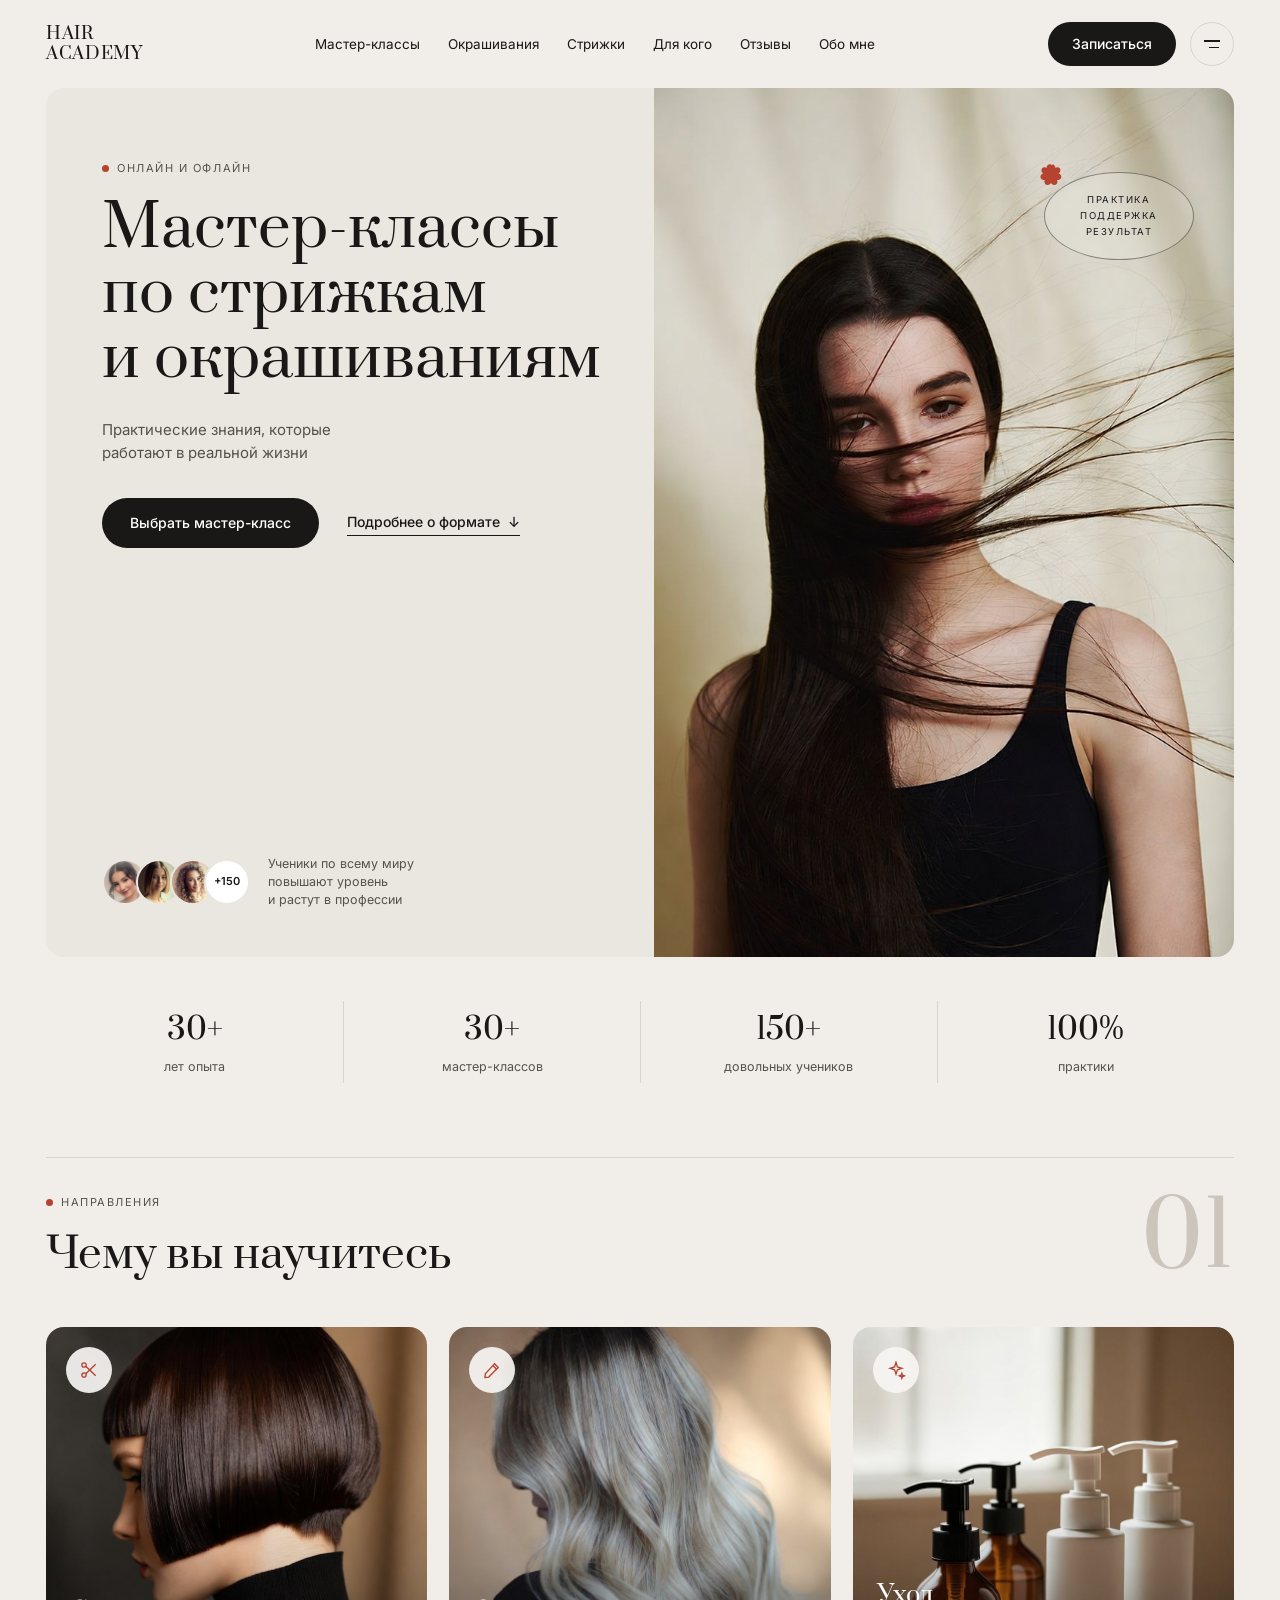
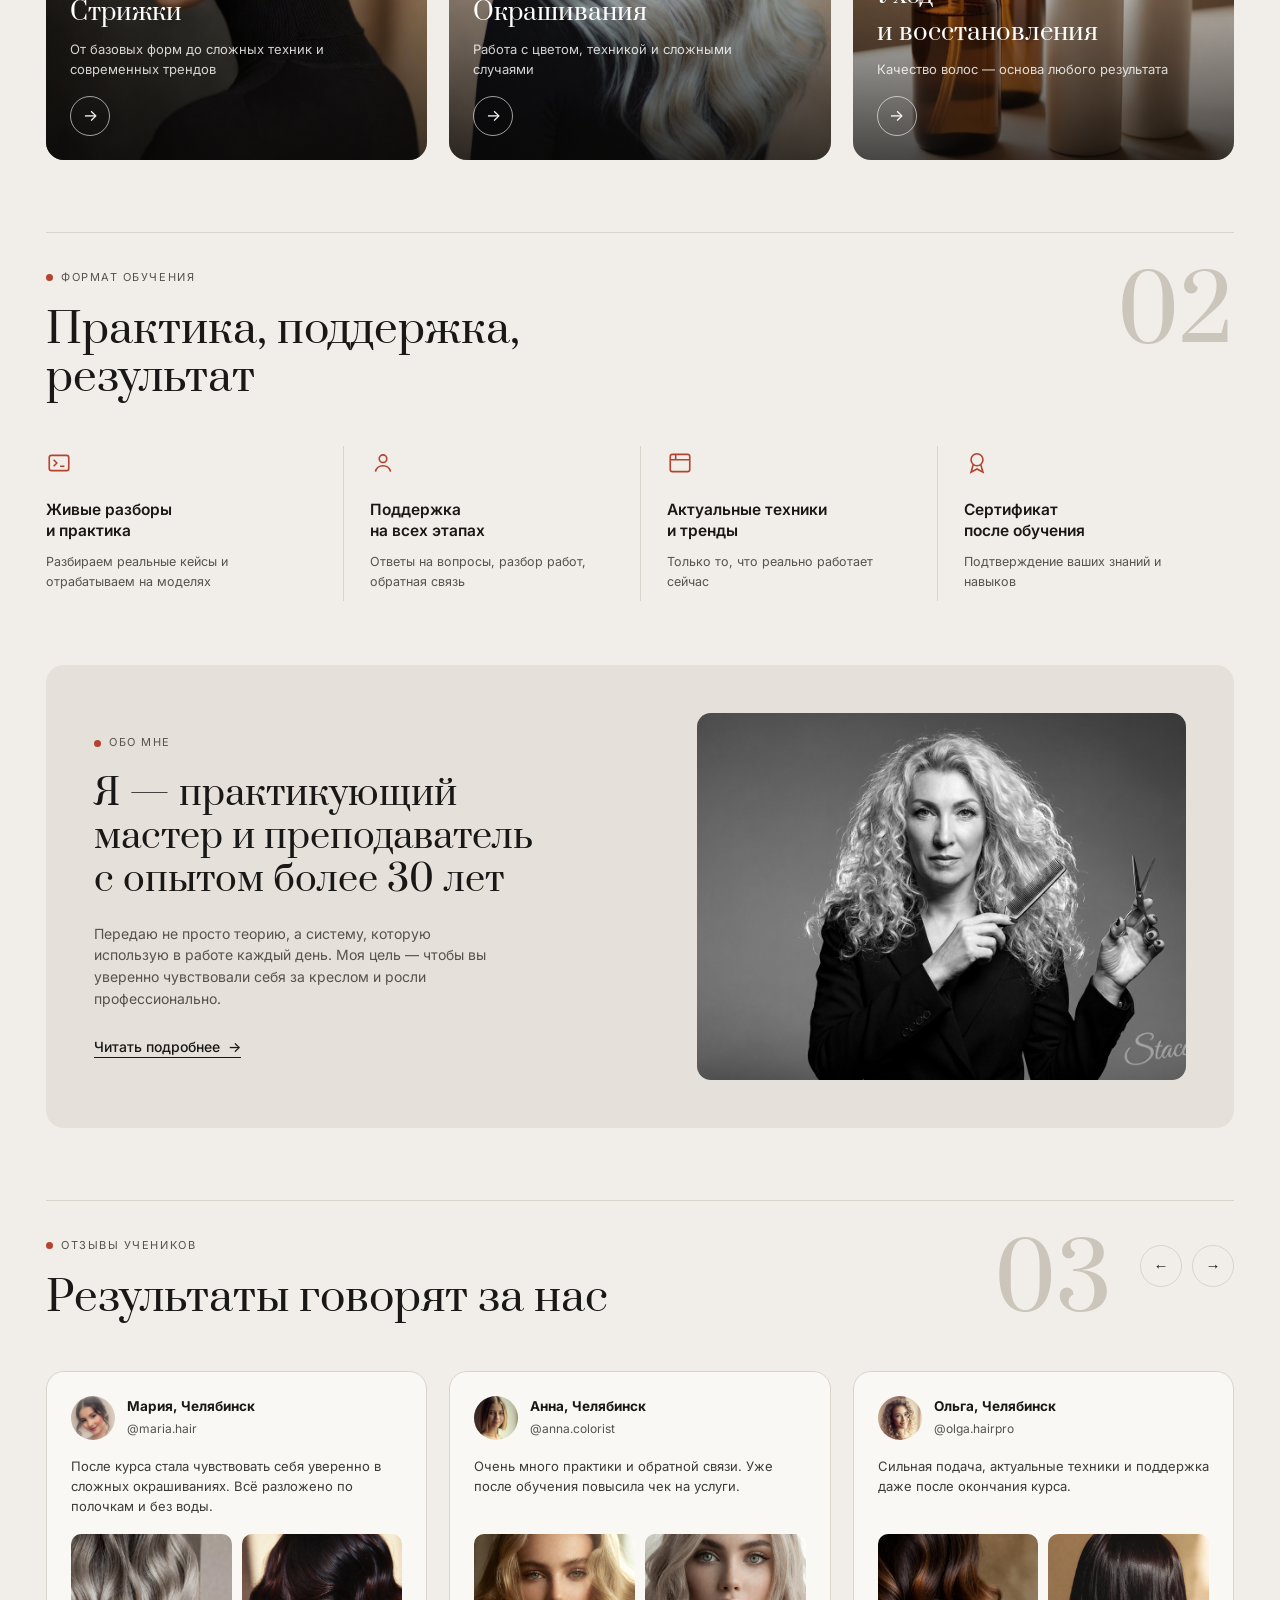
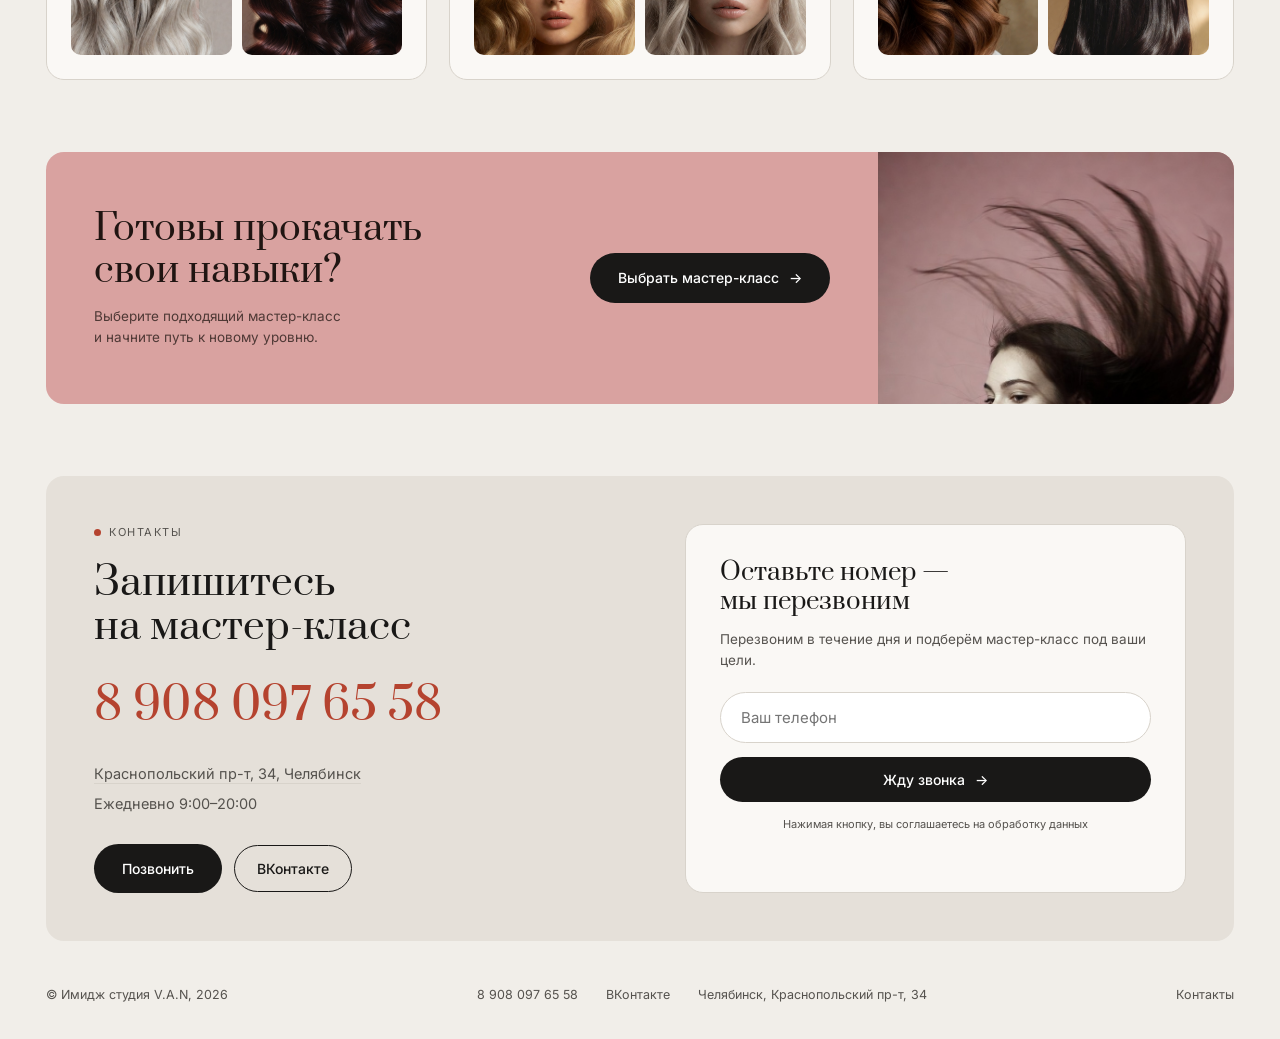
==== commit 9287e131: "Развёрнутая программа мастер-классов, число учеников 150 - Каждый мастер-класс расписан: описание, с" ====
--- a/index.html
+++ b/index.html
@@ -7,7 +7,7 @@
 <link rel="preconnect" href="https://fonts.googleapis.com">
 <link rel="preconnect" href="https://fonts.gstatic.com" crossorigin>
 <link href="https://fonts.googleapis.com/css2?family=Prata&family=Inter:wght@400;500;600&family=Great+Vibes&display=swap" rel="stylesheet">
-<link rel="stylesheet" href="css/academy.css?v=4">
+<link rel="stylesheet" href="css/academy.css?v=5">
 </head>
 <body>
 
@@ -44,7 +44,7 @@
           <img src="img/academy/avatar-1.png" alt="Ученица">
           <img src="img/academy/avatar-2.png" alt="Ученица">
           <img src="img/academy/avatar-3.png" alt="Ученица">
-          <span class="avatar-more">+1500</span>
+          <span class="avatar-more">+150</span>
         </div>
         <p>Ученики по всему миру<br>повышают уровень<br>и растут в профессии</p>
       </div>
@@ -63,7 +63,7 @@
 <section class="stats container">
   <div class="stat"><b>30+</b><span>лет опыта</span></div>
   <div class="stat"><b>30+</b><span>мастер-классов</span></div>
-  <div class="stat"><b>1500+</b><span>довольных учеников</span></div>
+  <div class="stat"><b>150+</b><span>довольных учеников</span></div>
   <div class="stat"><b>100%</b><span>практики</span></div>
 </section>
 
@@ -262,6 +262,6 @@
   <a href="#contacts">Контакты</a>
 </footer>
 
-<script src="js/main.js?v=4"></script>
+<script src="js/main.js?v=5"></script>
 </body>
 </html>
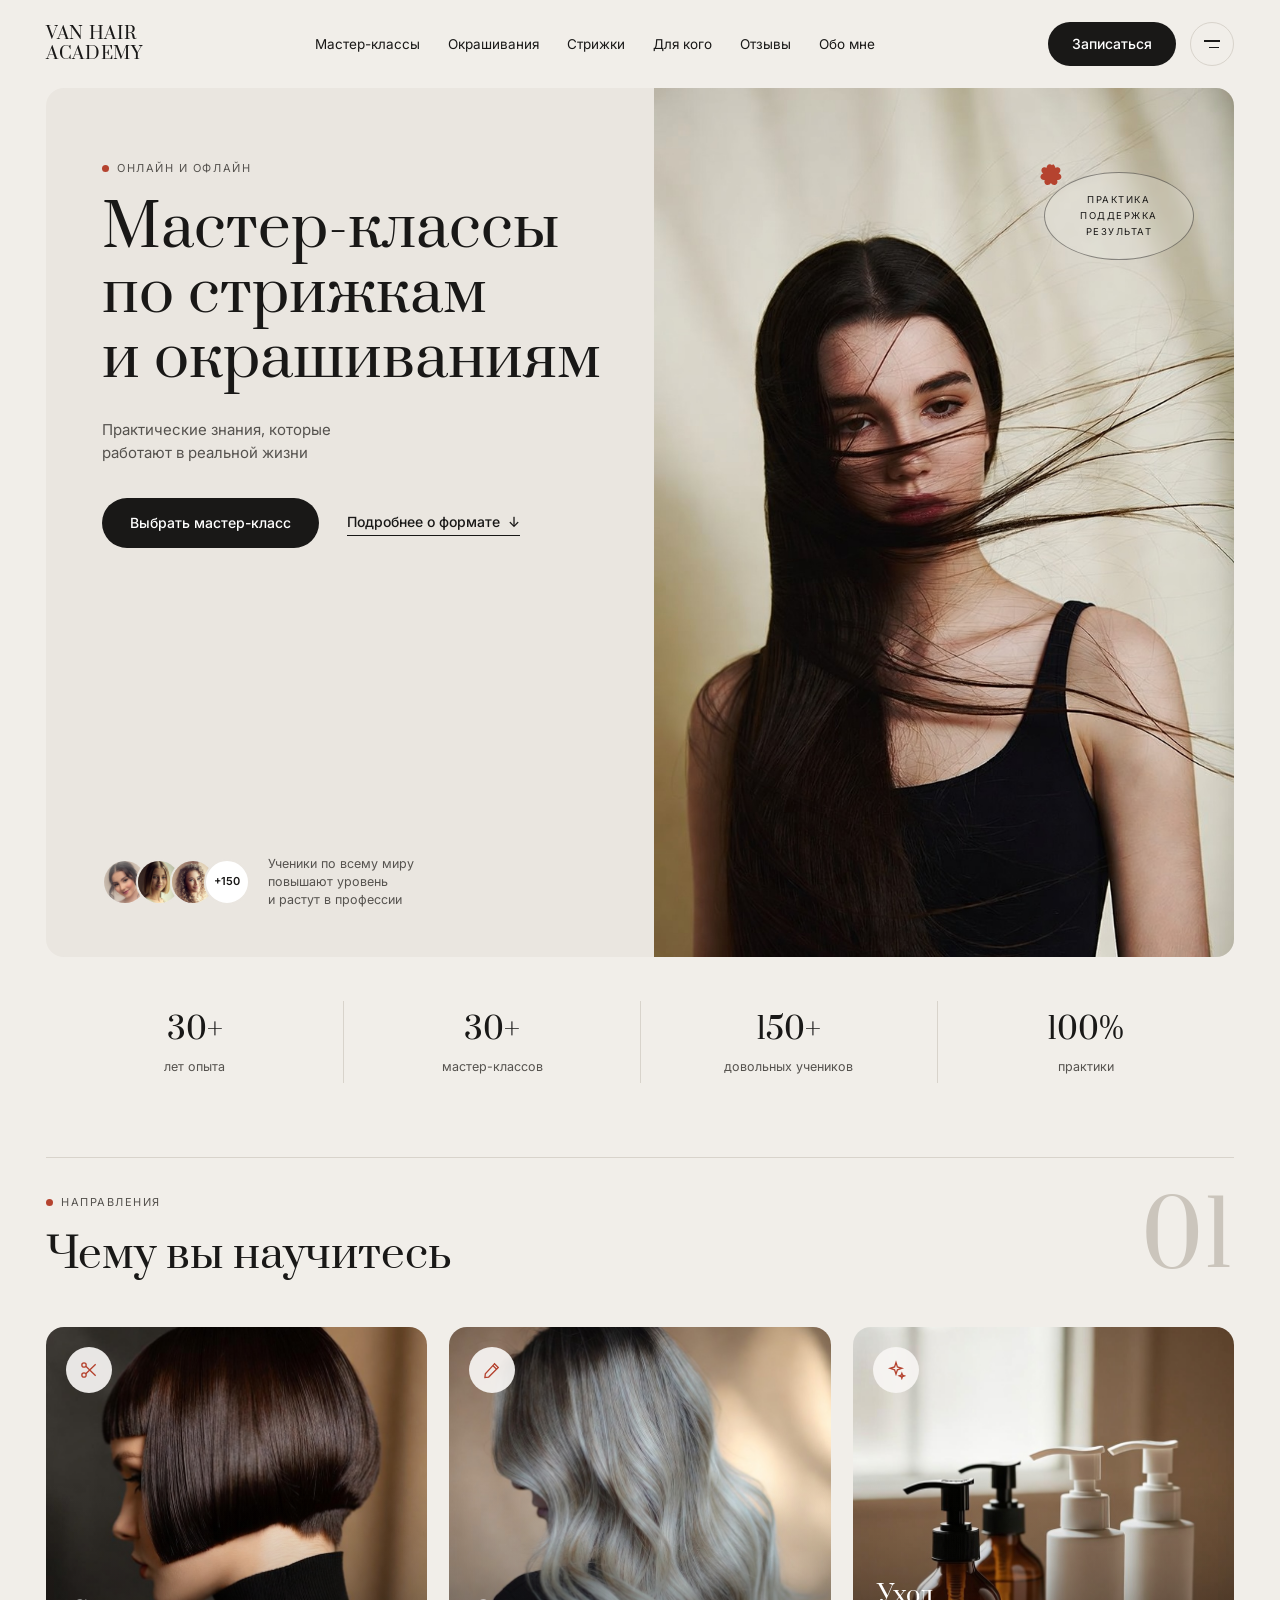
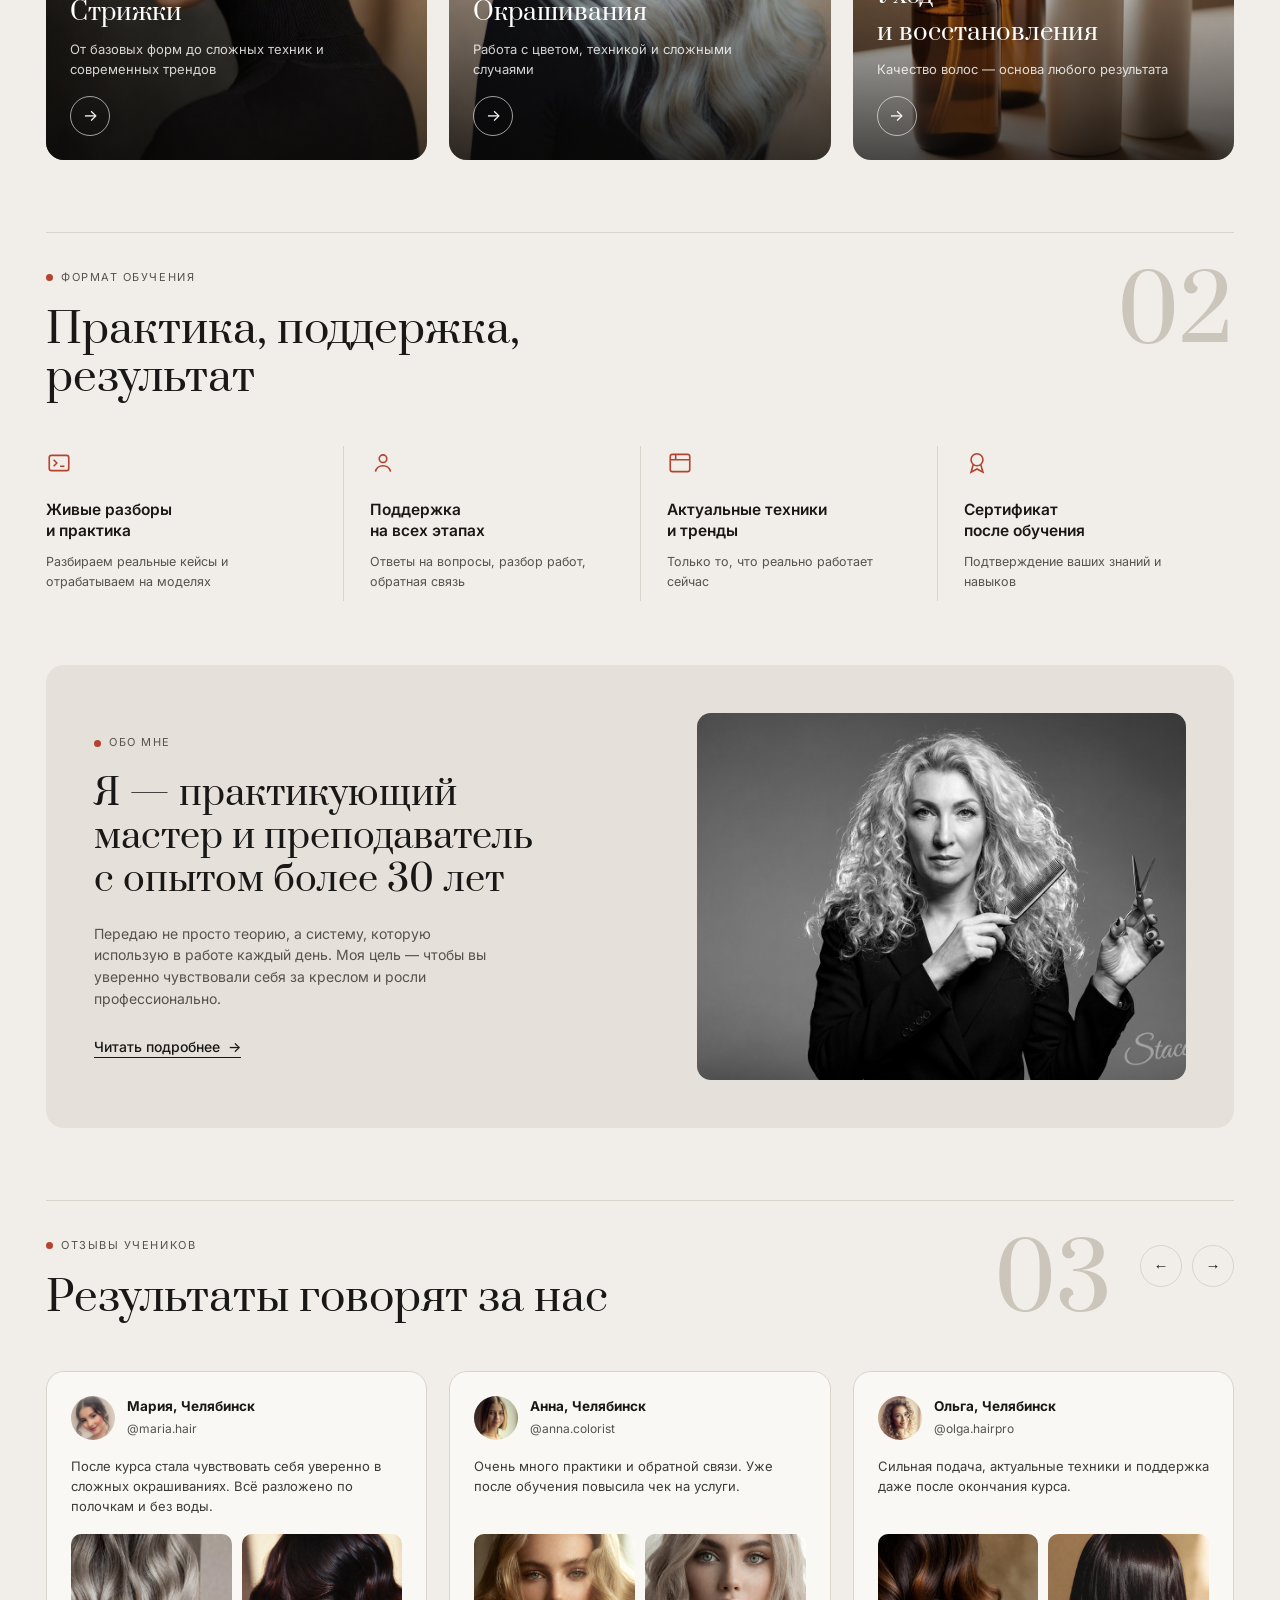
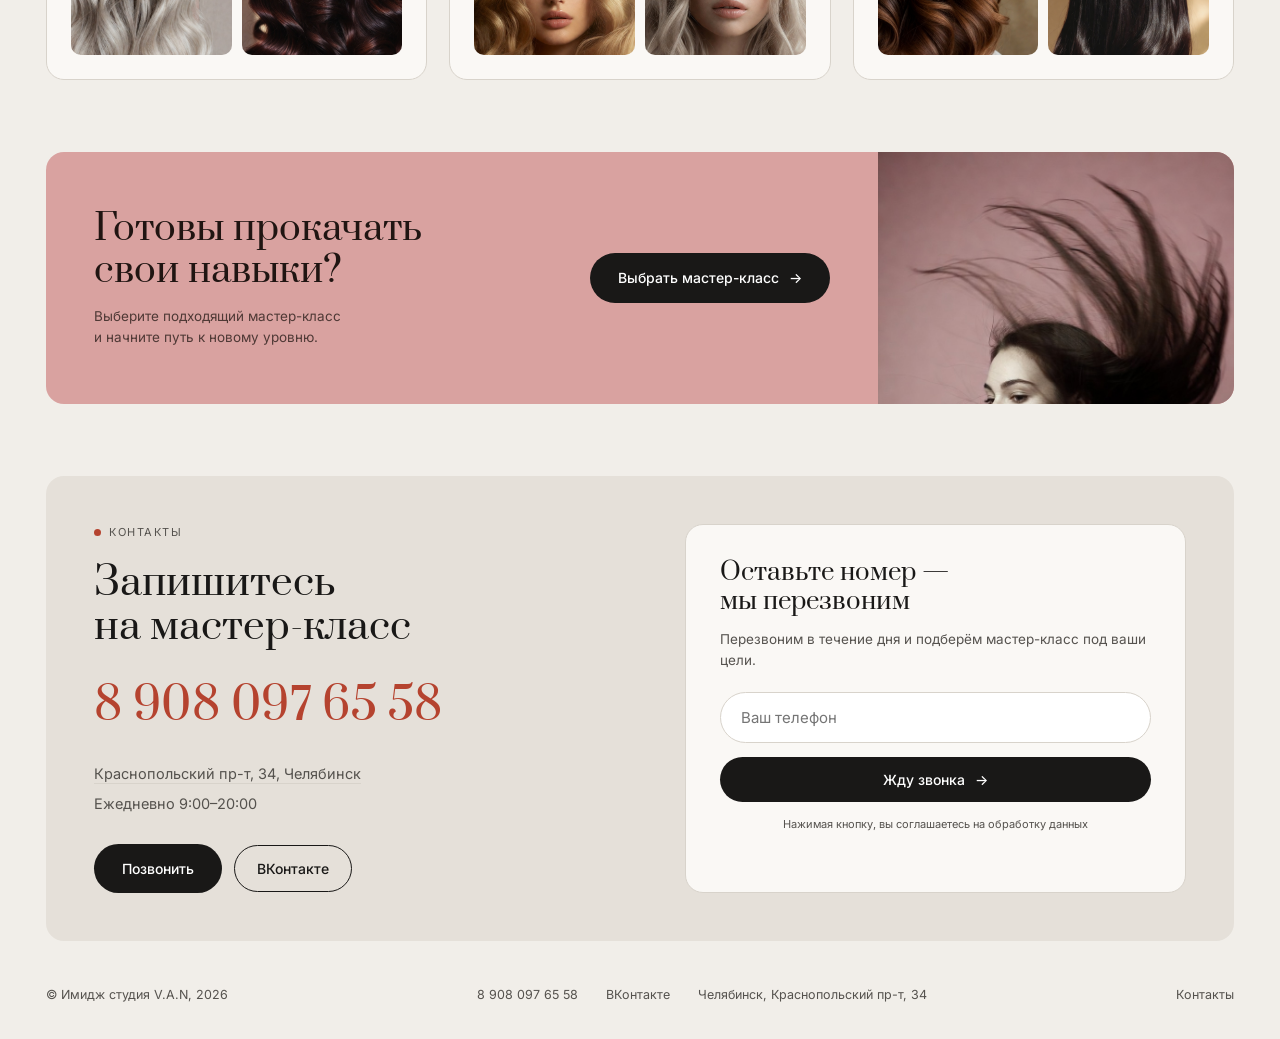
==== commit bdb6f7d2: "Логотип: HAIR ACADEMY → VAN HAIR ACADEMY Co-Authored-By: Claude Opus 4.8 (1M context) <noreply@anthr" ====
--- a/index.html
+++ b/index.html
@@ -12,7 +12,7 @@
 <body>
 
 <header class="header container">
-  <a class="logo" href="index.html">HAIR<br>ACADEMY</a>
+  <a class="logo" href="index.html">VAN HAIR<br>ACADEMY</a>
   <nav class="nav">
     <a href="#directions">Мастер-классы</a>
     <a href="#directions">Окрашивания</a>
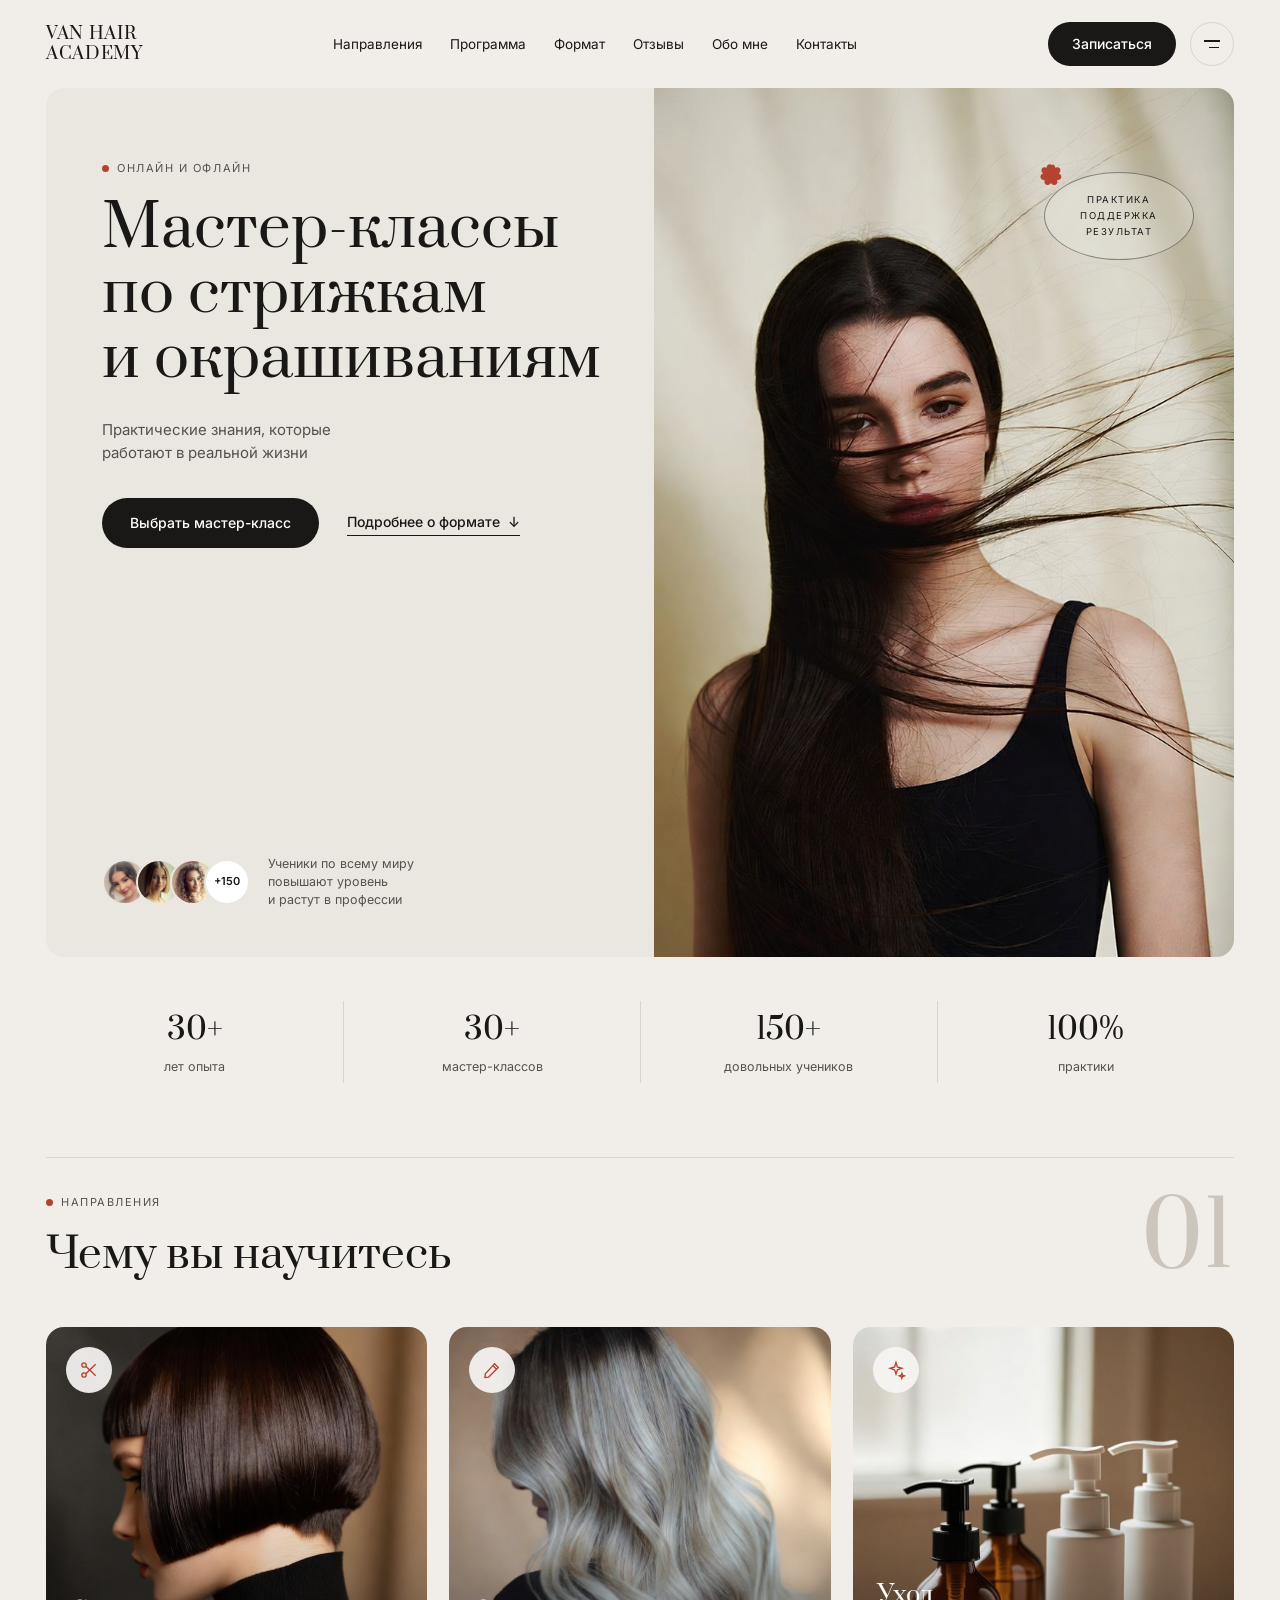
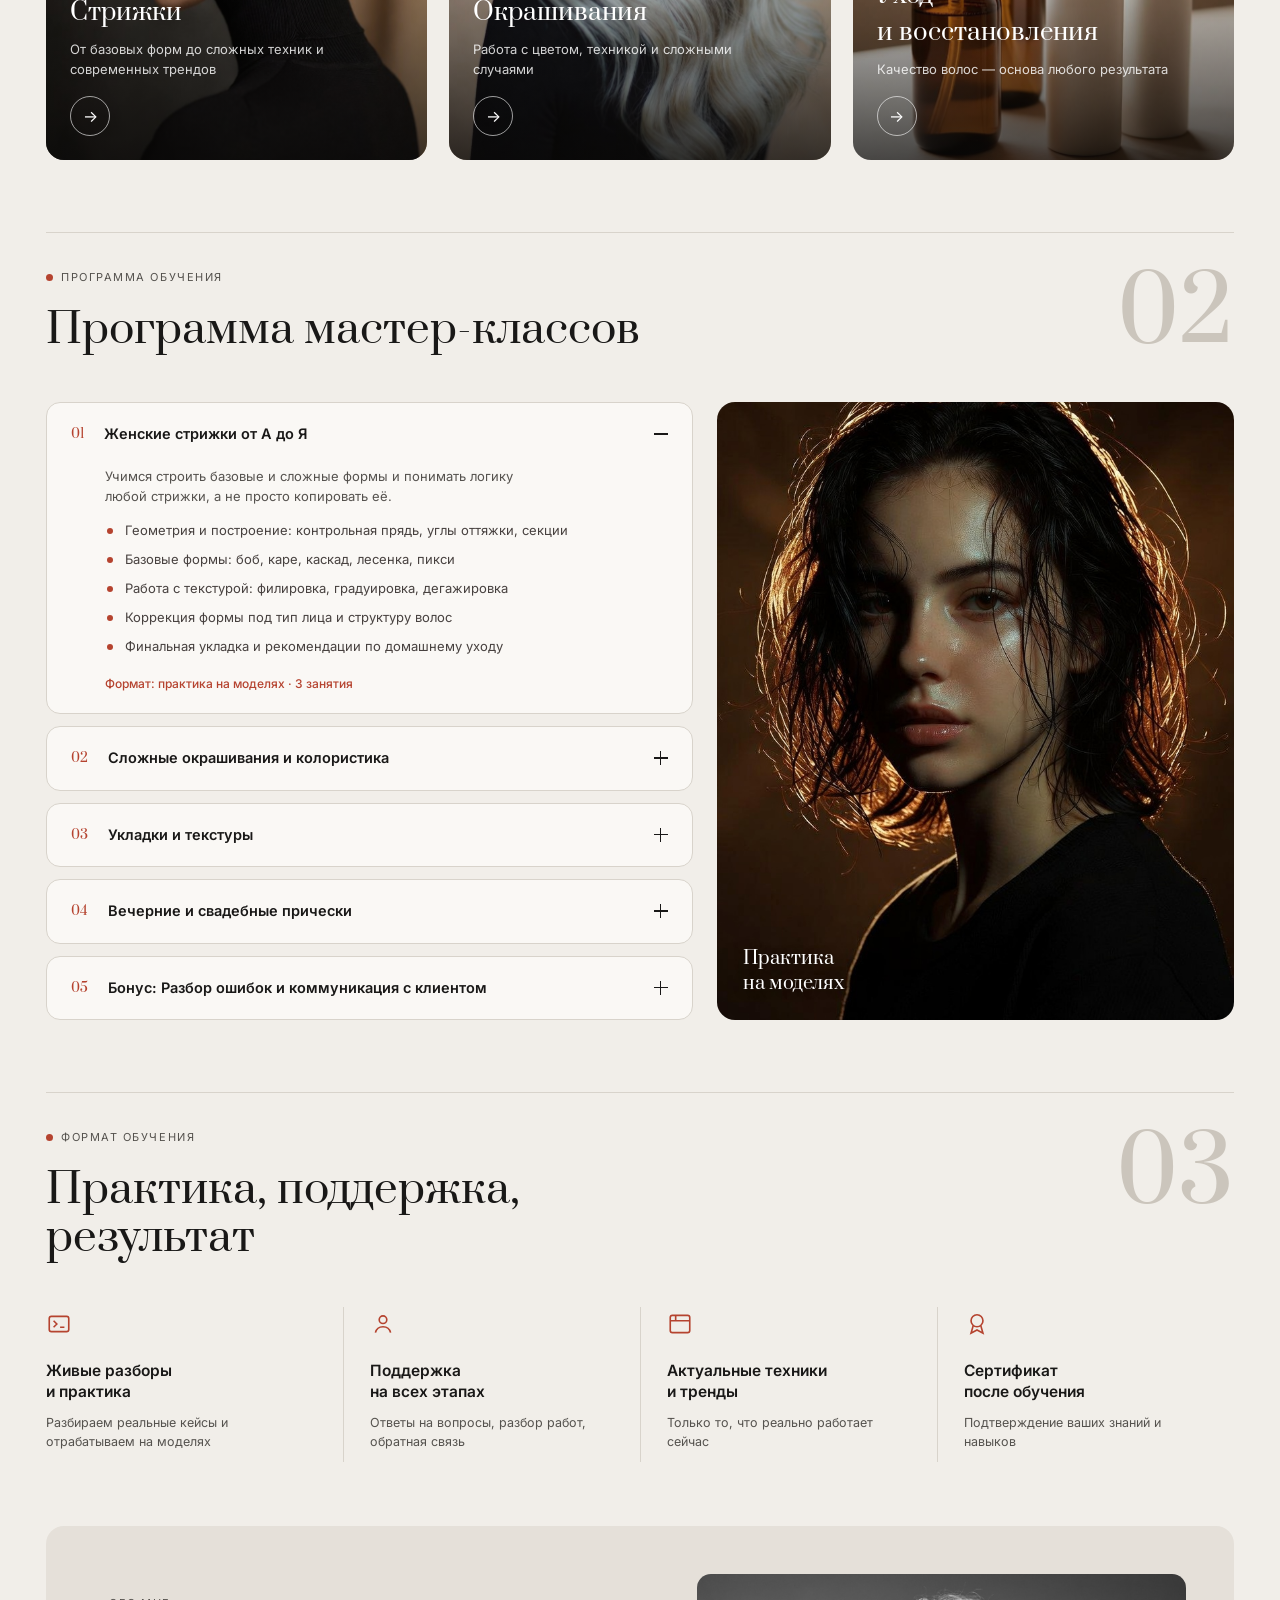
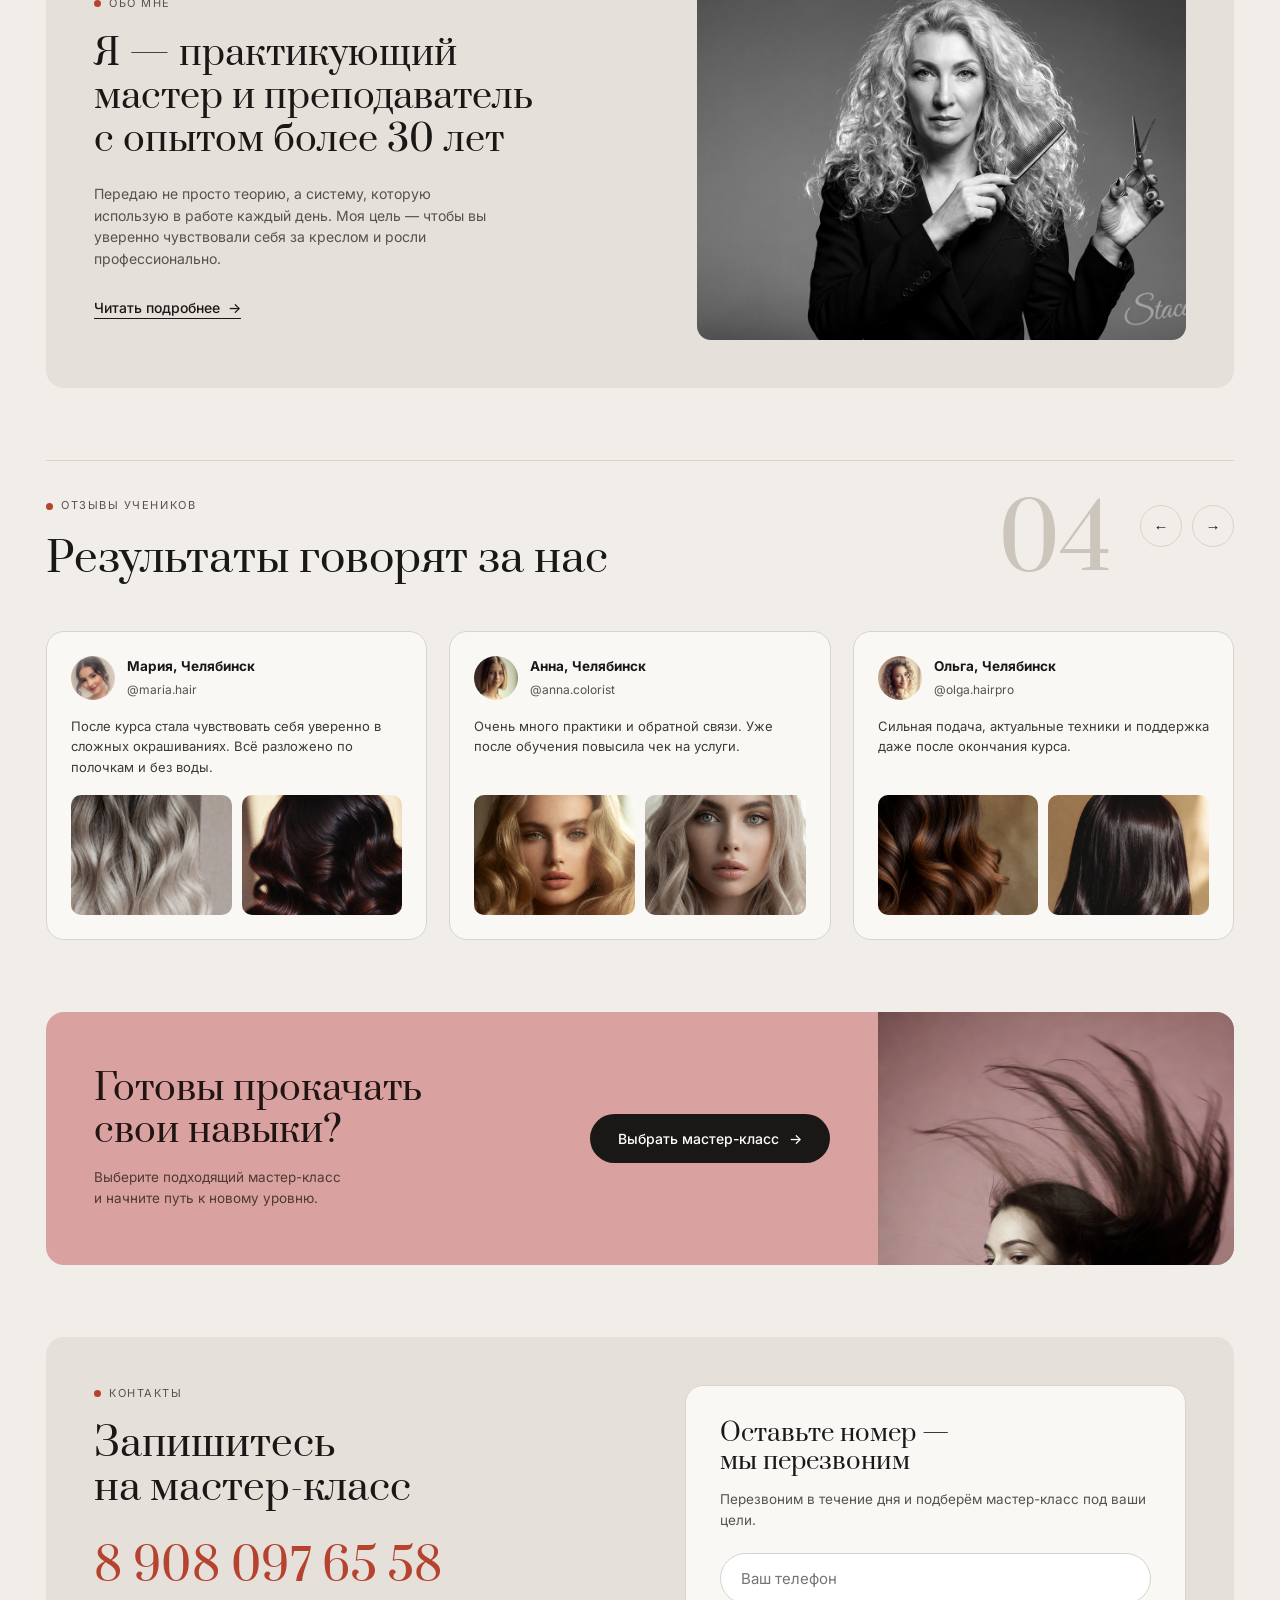
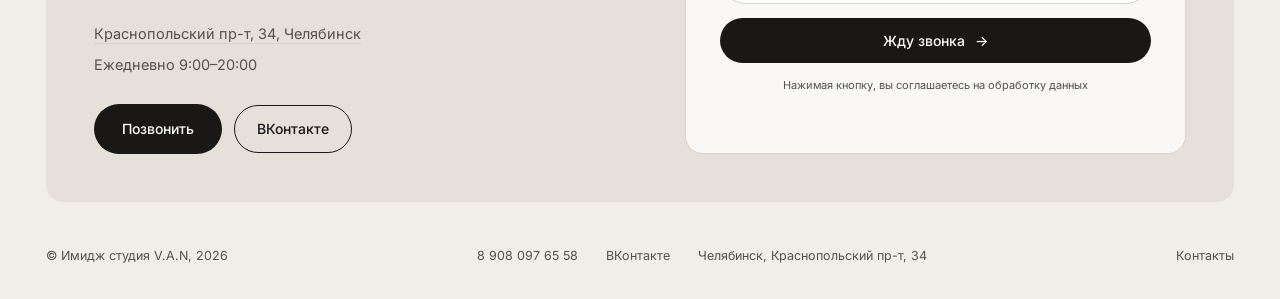
==== commit c3c5deec: "Модалки направлений, программа на главной, удаление второй страницы - Кнопки направлений открывают м" ====
--- a/index.html
+++ b/index.html
@@ -7,19 +7,19 @@
 <link rel="preconnect" href="https://fonts.googleapis.com">
 <link rel="preconnect" href="https://fonts.gstatic.com" crossorigin>
 <link href="https://fonts.googleapis.com/css2?family=Prata&family=Inter:wght@400;500;600&family=Great+Vibes&display=swap" rel="stylesheet">
-<link rel="stylesheet" href="css/academy.css?v=5">
+<link rel="stylesheet" href="css/academy.css?v=7">
 </head>
 <body>
 
 <header class="header container">
   <a class="logo" href="index.html">VAN HAIR<br>ACADEMY</a>
   <nav class="nav">
-    <a href="#directions">Мастер-классы</a>
-    <a href="#directions">Окрашивания</a>
-    <a href="#directions">Стрижки</a>
-    <a href="#format">Для кого</a>
+    <a href="#directions">Направления</a>
+    <a href="#program">Программа</a>
+    <a href="#format">Формат</a>
     <a href="#reviews">Отзывы</a>
     <a href="#about">Обо мне</a>
+    <a href="#contacts">Контакты</a>
     <a href="#contacts" class="nav-cta">Записаться</a>
   </nav>
   <div class="header-right">
@@ -85,7 +85,7 @@
       <div class="dir-info">
         <h3>Стрижки</h3>
         <p>От базовых форм до сложных техник и современных трендов</p>
-        <a class="round-arr" href="#cta" aria-label="Подробнее"><span>&rarr;</span></a>
+        <button class="round-arr" data-modal="cuts" aria-label="Подробнее о стрижках"><span>&rarr;</span></button>
       </div>
     </article>
     <article class="dir-card">
@@ -96,7 +96,7 @@
       <div class="dir-info">
         <h3>Окрашивания</h3>
         <p>Работа с цветом, техникой и сложными случаями</p>
-        <a class="round-arr" href="#cta" aria-label="Подробнее"><span>&rarr;</span></a>
+        <button class="round-arr" data-modal="color" aria-label="Подробнее об окрашиваниях"><span>&rarr;</span></button>
       </div>
     </article>
     <article class="dir-card">
@@ -107,9 +107,88 @@
       <div class="dir-info">
         <h3>Уход<br>и восстановления</h3>
         <p>Качество волос — основа любого результата</p>
-        <a class="round-arr" href="#cta" aria-label="Подробнее"><span>&rarr;</span></a>
-      </div>
-    </article>
+        <button class="round-arr" data-modal="care" aria-label="Подробнее об уходе"><span>&rarr;</span></button>
+      </div>
+    </article>
+  </div>
+</section>
+
+<!-- =========================== ПРОГРАММА ============================ -->
+<section class="program container" id="program">
+  <div class="section-head">
+    <div>
+      <p class="label"><span class="dot"></span>ПРОГРАММА ОБУЧЕНИЯ</p>
+      <h2>Программа мастер-классов</h2>
+    </div>
+    <span class="section-num">02</span>
+  </div>
+  <div class="program-grid">
+    <div class="accordion">
+      <details class="acc-item" open>
+        <summary><span class="acc-num">01</span><span class="acc-title">Женские стрижки от А до Я</span><span class="acc-plus"></span></summary>
+        <p>Учимся строить базовые и сложные формы и понимать логику любой стрижки, а не просто копировать её.</p>
+        <ul class="acc-list">
+          <li>Геометрия и построение: контрольная прядь, углы оттяжки, секции</li>
+          <li>Базовые формы: боб, каре, каскад, лесенка, пикси</li>
+          <li>Работа с текстурой: филировка, градуировка, дегажировка</li>
+          <li>Коррекция формы под тип лица и структуру волос</li>
+          <li>Финальная укладка и рекомендации по домашнему уходу</li>
+        </ul>
+        <p class="acc-meta">Формат: практика на моделях · 3 занятия</p>
+      </details>
+      <details class="acc-item">
+        <summary><span class="acc-num">02</span><span class="acc-title">Сложные окрашивания и колористика</span><span class="acc-plus"></span></summary>
+        <p>Разбираем цвет от теории до готового результата — чтобы уверенно работать даже со сложными случаями.</p>
+        <ul class="acc-list">
+          <li>Теория цвета: уровни тона, фон осветления, нейтрализация</li>
+          <li>Техники: AirTouch, балаяж, шатуш, растяжка, мелирование</li>
+          <li>Блонд и работа с сединой без желтизны</li>
+          <li>Подбор красителей и оксидов, расчёт формул</li>
+          <li>Тонирование, уход и сохранение цвета между визитами</li>
+        </ul>
+        <p class="acc-meta">Формат: практика на моделях · 3 занятия</p>
+      </details>
+      <details class="acc-item">
+        <summary><span class="acc-num">03</span><span class="acc-title">Укладки и текстуры</span><span class="acc-plus"></span></summary>
+        <p>Стойкие укладки и работа с текстурой волос для салона и повседневного формата.</p>
+        <ul class="acc-list">
+          <li>Прикорневой объём и техника работы с брашингом</li>
+          <li>Голливудская волна, локоны, лёгкие пляжные текстуры</li>
+          <li>Стойкое выпрямление и полировка волос</li>
+          <li>Подбор стайлинга под тип волос и нужную стойкость</li>
+          <li>Экспресс-укладки за 15–20 минут</li>
+        </ul>
+        <p class="acc-meta">Формат: практика на моделях · 2 занятия</p>
+      </details>
+      <details class="acc-item">
+        <summary><span class="acc-num">04</span><span class="acc-title">Вечерние и свадебные прически</span><span class="acc-plus"></span></summary>
+        <p>Собранные и полураспущенные образы для торжества, которые уверенно повторяются на клиенте любой сложности.</p>
+        <ul class="acc-list">
+          <li>Подготовка волос и основа для стойкой причёски</li>
+          <li>Низкие и высокие пучки, косы, плетения</li>
+          <li>Локоны и полураспущенные образы</li>
+          <li>Работа с аксессуарами, фатой и украшениями</li>
+          <li>Фиксация, которая держится весь день и на фото</li>
+        </ul>
+        <p class="acc-meta">Формат: практика на моделях · 2 занятия</p>
+      </details>
+      <details class="acc-item">
+        <summary><span class="acc-num">05</span><span class="acc-title">Бонус: Разбор ошибок и коммуникация с клиентом</span><span class="acc-plus"></span></summary>
+        <p>Делаем так, чтобы навык приносил доход: учимся вести клиента и повышать чек.</p>
+        <ul class="acc-list">
+          <li>Диагностика волос и выявление настоящего запроса</li>
+          <li>Консультация и работа с возражениями</li>
+          <li>Ценообразование и повышение среднего чека</li>
+          <li>Типичные ошибки мастеров и как их избежать</li>
+          <li>Ведение клиента и возврат на повторные визиты</li>
+        </ul>
+        <p class="acc-meta">Формат: онлайн-разбор · 1 занятие</p>
+      </details>
+    </div>
+    <div class="program-photo">
+      <img src="img/masterclass/program.png" alt="Программа мастер-классов">
+      <span class="program-caption">Практика<br>на моделях</span>
+    </div>
   </div>
 </section>
 
@@ -120,7 +199,7 @@
       <p class="label"><span class="dot"></span>ФОРМАТ ОБУЧЕНИЯ</p>
       <h2>Практика, поддержка,<br>результат</h2>
     </div>
-    <span class="section-num">02</span>
+    <span class="section-num">03</span>
   </div>
   <div class="format-grid">
     <div class="format-item">
@@ -169,7 +248,7 @@
       <h2>Результаты говорят за нас</h2>
     </div>
     <div class="head-right">
-      <span class="section-num">03</span>
+      <span class="section-num">04</span>
       <div class="slider-arrows">
         <button class="round-btn" data-slide="prev" aria-label="Назад">&larr;</button>
         <button class="round-btn" data-slide="next" aria-label="Вперёд">&rarr;</button>
@@ -251,6 +330,56 @@
   </div>
 </section>
 
+<!-- ============================= MODALS ============================= -->
+<div class="modal-overlay" id="modal-cuts" hidden>
+  <div class="modal" role="dialog" aria-modal="true">
+    <button class="modal-close" aria-label="Закрыть" data-close>&times;</button>
+    <p class="modal-tag">Направление</p>
+    <h3>Стрижки</h3>
+    <p class="modal-lead">От базовых форм до сложных авторских техник. Вы научитесь читать структуру волос, строить форму под тип лица и создавать стрижки, которые легко укладываются дома.</p>
+    <ul class="modal-list">
+      <li>Геометрия и построение: контрольная прядь, углы, секции</li>
+      <li>Базовые формы: боб, каре, каскад, лесенка, пикси</li>
+      <li>Текстурирование, филировка и градуировка</li>
+      <li>Коррекция формы под тип лица и структуру волос</li>
+      <li>Финальная укладка и домашний уход</li>
+    </ul>
+    <a class="btn btn-dark" href="#contacts" data-close>Записаться на мастер-класс <span class="arr">&rarr;</span></a>
+  </div>
+</div>
+<div class="modal-overlay" id="modal-color" hidden>
+  <div class="modal" role="dialog" aria-modal="true">
+    <button class="modal-close" aria-label="Закрыть" data-close>&times;</button>
+    <p class="modal-tag">Направление</p>
+    <h3>Окрашивания</h3>
+    <p class="modal-lead">Современная колористика от теории цвета до сложных техник. Осветление, тонирование и трендовые окрашивания без вреда для волос.</p>
+    <ul class="modal-list">
+      <li>Теория цвета: уровни тона, фон осветления, нейтрализация</li>
+      <li>Техники: AirTouch, балаяж, шатуш, растяжка, мелирование</li>
+      <li>Блонд и работа с сединой без желтизны</li>
+      <li>Подбор красителей и оксидов, расчёт формул</li>
+      <li>Тонирование, уход и сохранение цвета</li>
+    </ul>
+    <a class="btn btn-dark" href="#contacts" data-close>Записаться на мастер-класс <span class="arr">&rarr;</span></a>
+  </div>
+</div>
+<div class="modal-overlay" id="modal-care" hidden>
+  <div class="modal" role="dialog" aria-modal="true">
+    <button class="modal-close" aria-label="Закрыть" data-close>&times;</button>
+    <p class="modal-tag">Направление</p>
+    <h3>Уход и восстановления</h3>
+    <p class="modal-lead">Здоровье волос — основа любого результата. Разберём диагностику и профессиональные процедуры восстановления, подберём домашний уход.</p>
+    <ul class="modal-list">
+      <li>Диагностика состояния и типа волос</li>
+      <li>Глубокое восстановление и питание</li>
+      <li>Уходовые процедуры в салоне</li>
+      <li>Подбор домашнего ухода под клиента</li>
+      <li>Защита цвета и структуры после окрашивания</li>
+    </ul>
+    <a class="btn btn-dark" href="#contacts" data-close>Записаться на мастер-класс <span class="arr">&rarr;</span></a>
+  </div>
+</div>
+
 <!-- ============================= FOOTER ============================= -->
 <footer class="footer container">
   <span>&copy; Имидж студия V.A.N, 2026</span>
@@ -262,6 +391,6 @@
   <a href="#contacts">Контакты</a>
 </footer>
 
-<script src="js/main.js?v=5"></script>
+<script src="js/main.js?v=7"></script>
 </body>
 </html>
--- a/css/academy.css
+++ b/css/academy.css
@@ -196,9 +196,69 @@
   border-radius: 50%;
   display: flex; align-items: center; justify-content: center;
   font-size: 16px;
+  background: none;
+  color: inherit;
+  font-family: inherit;
+  cursor: pointer;
   transition: background .2s;
 }
 .round-arr:hover { background: rgba(255,255,255,.18); }
+
+/* ------------------------------ Модалки ------------------------------- */
+.modal-overlay {
+  position: fixed;
+  inset: 0;
+  z-index: 200;
+  background: rgba(20,18,16,.5);
+  backdrop-filter: blur(3px);
+  display: flex;
+  align-items: center;
+  justify-content: center;
+  padding: 24px;
+}
+.modal-overlay[hidden] { display: none; }
+.modal {
+  position: relative;
+  background: #faf8f5;
+  border-radius: var(--radius);
+  max-width: 520px;
+  width: 100%;
+  max-height: 88vh;
+  overflow-y: auto;
+  padding: 44px 44px 40px;
+  animation: modalIn .25s ease;
+}
+@keyframes modalIn {
+  from { opacity: 0; transform: translateY(16px); }
+  to { opacity: 1; transform: none; }
+}
+.modal-close {
+  position: absolute;
+  top: 18px; right: 20px;
+  width: 38px; height: 38px;
+  border: 1px solid var(--line);
+  border-radius: 50%;
+  background: none;
+  font-size: 22px;
+  line-height: 1;
+  color: var(--ink);
+  cursor: pointer;
+  transition: background .2s;
+}
+.modal-close:hover { background: var(--bg); }
+.modal-tag { font-size: 11px; letter-spacing: .14em; text-transform: uppercase; color: var(--accent); margin-bottom: 12px; }
+.modal h3 { font-size: clamp(26px, 3vw, 34px); line-height: 1.15; margin-bottom: 16px; }
+.modal-lead { font-size: 14.5px; color: var(--ink-soft); margin-bottom: 22px; }
+.modal-list { list-style: none; margin: 0 0 28px; display: flex; flex-direction: column; gap: 11px; }
+.modal-list li { position: relative; padding-left: 22px; font-size: 14px; color: #3c3936; }
+.modal-list li::before {
+  content: "";
+  position: absolute; left: 3px; top: 8px;
+  width: 6px; height: 6px;
+  border-radius: 50%;
+  background: var(--accent);
+}
+.modal .btn { width: 100%; justify-content: center; }
 
 /* -------------------------------- Формат ------------------------------ */
 .format { padding-top: 72px; }
@@ -208,6 +268,55 @@
 .format-item svg { width: 26px; height: 26px; color: var(--accent); margin-bottom: 18px; }
 .format-item h4 { font-size: 15.5px; font-weight: 600; line-height: 1.35; margin-bottom: 10px; }
 .format-item p { font-size: 12.5px; color: var(--ink-soft); }
+
+/* ------------------------------ Программа ----------------------------- */
+.program { padding-top: 72px; }
+.program-grid { display: grid; grid-template-columns: 1.25fr 1fr; gap: 24px; align-items: stretch; }
+.accordion { display: flex; flex-direction: column; gap: 12px; }
+.acc-item {
+  background: #faf8f5;
+  border: 1px solid var(--line);
+  border-radius: 14px;
+  padding: 0 24px;
+}
+.acc-item summary {
+  list-style: none;
+  display: flex;
+  align-items: center;
+  gap: 20px;
+  padding: 20px 0;
+  cursor: pointer;
+}
+.acc-item summary::-webkit-details-marker { display: none; }
+.acc-num { font-family: "Prata", serif; font-size: 13px; color: var(--accent); flex: none; }
+.acc-title { font-weight: 600; font-size: 14.5px; flex: 1; }
+.acc-plus { position: relative; width: 14px; height: 14px; flex: none; }
+.acc-plus::before, .acc-plus::after { content: ""; position: absolute; background: var(--ink); transition: transform .2s; }
+.acc-plus::before { left: 0; right: 0; top: 6px; height: 1.5px; }
+.acc-plus::after { top: 0; bottom: 0; left: 6px; width: 1.5px; }
+.acc-item[open] .acc-plus::after { transform: scaleY(0); }
+.acc-item > p { padding: 0 34px 14px; font-size: 13px; color: var(--ink-soft); max-width: 60ch; }
+.acc-list { list-style: none; padding: 0 34px 14px; margin: 0; display: flex; flex-direction: column; gap: 9px; }
+.acc-list li { position: relative; padding-left: 20px; font-size: 13px; color: #47413f; }
+.acc-list li::before {
+  content: "";
+  position: absolute; left: 2px; top: 8px;
+  width: 6px; height: 6px;
+  border-radius: 50%;
+  background: var(--accent);
+}
+.acc-meta { padding: 4px 34px 20px !important; font-size: 12px !important; color: var(--accent) !important; font-weight: 500; }
+.program-photo { position: relative; border-radius: var(--radius); overflow: hidden; min-height: 380px; }
+.program-photo img { position: absolute; inset: 0; width: 100%; height: 100%; object-fit: cover; }
+.program-caption {
+  position: absolute;
+  left: 26px; bottom: 24px;
+  color: #fff;
+  font-family: "Prata", serif;
+  font-size: 18px;
+  line-height: 1.4;
+  text-shadow: 0 1px 10px rgba(0,0,0,.5);
+}
 
 /* -------------------------------- Обо мне ----------------------------- */
 #about { padding-top: 64px; }
